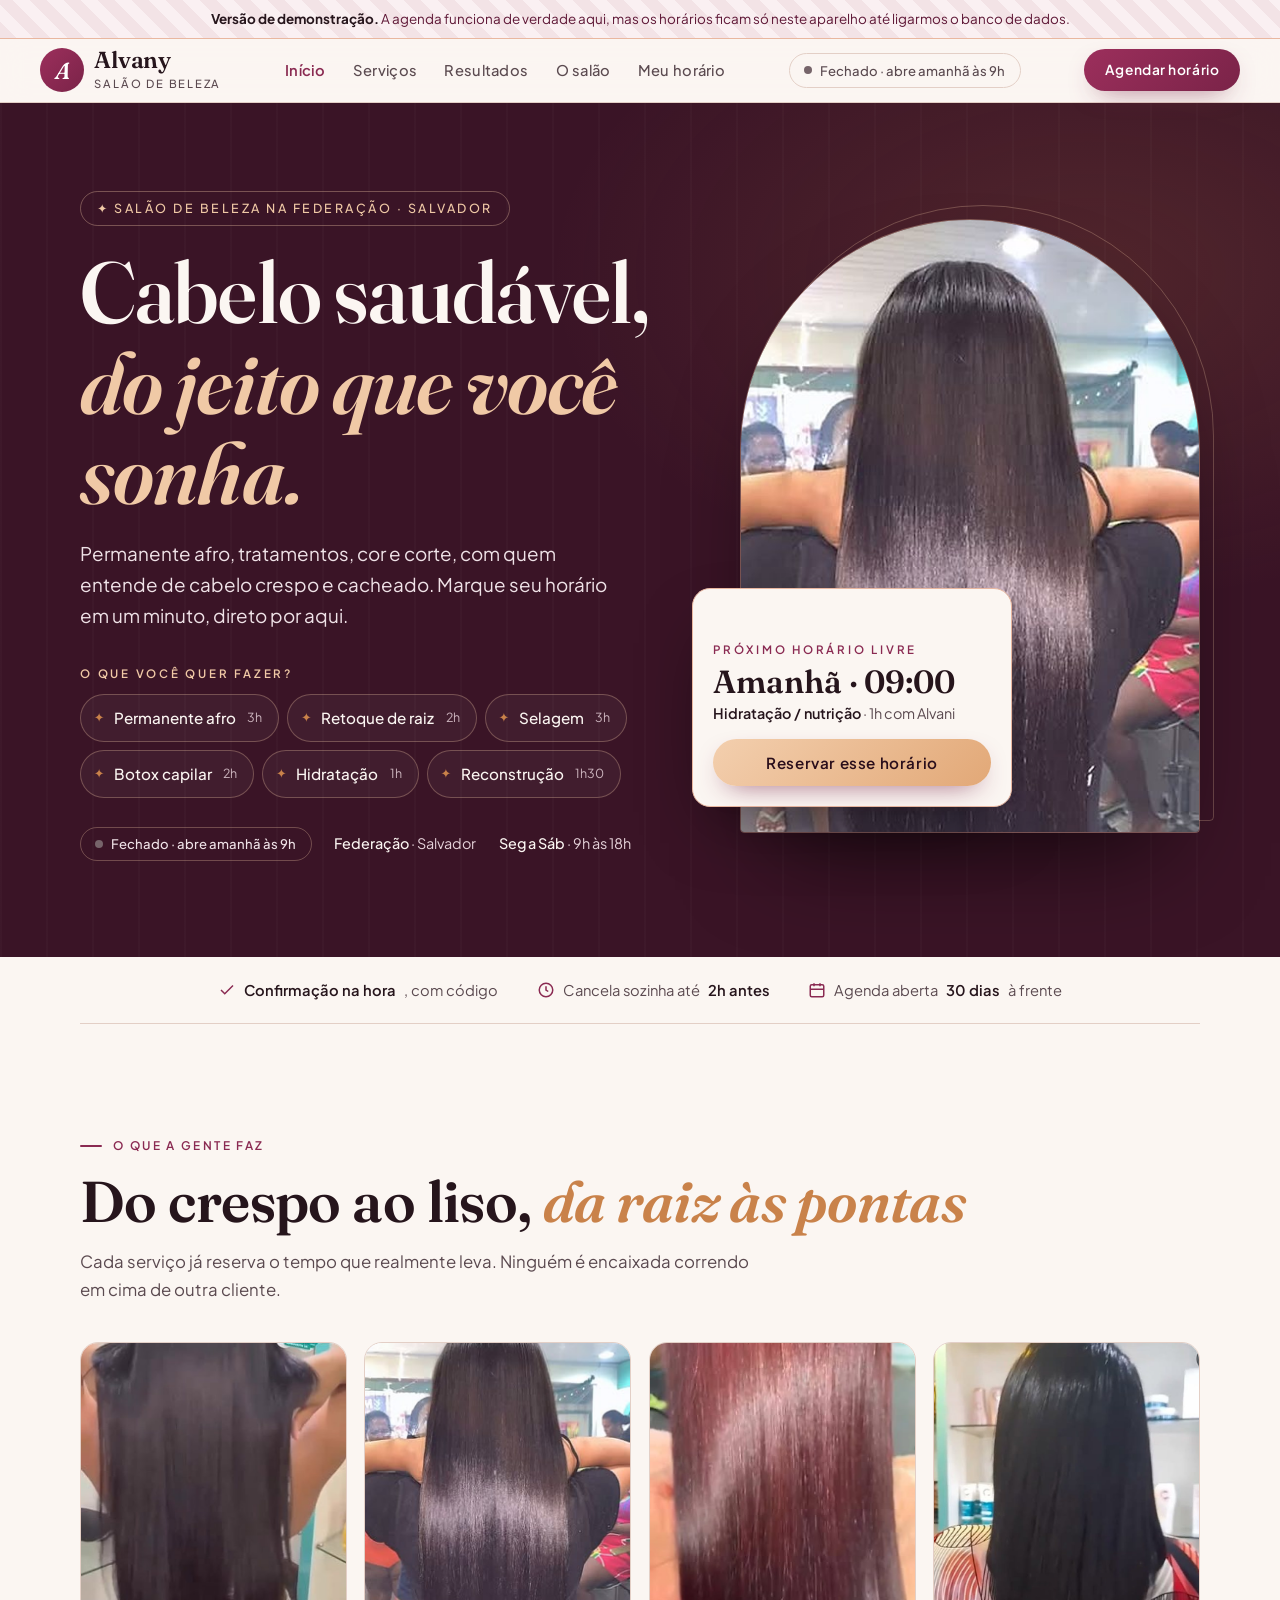
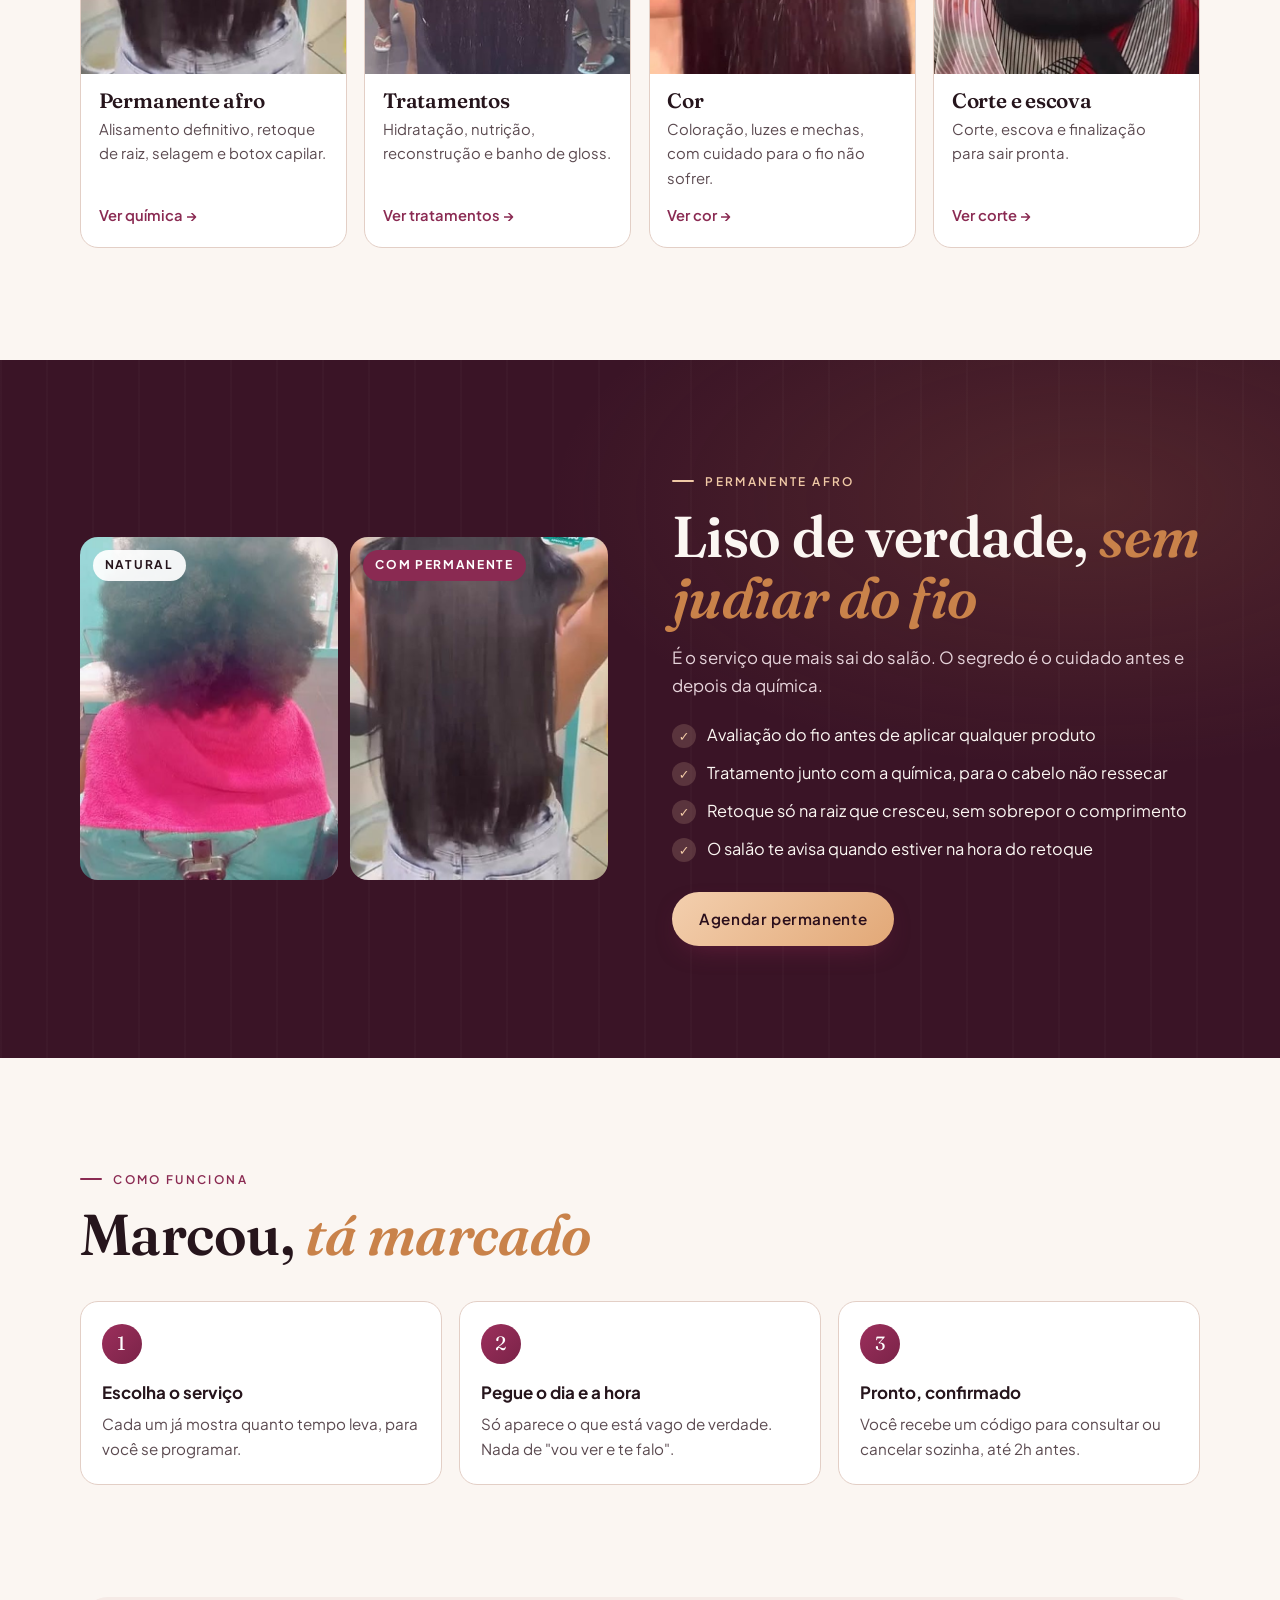
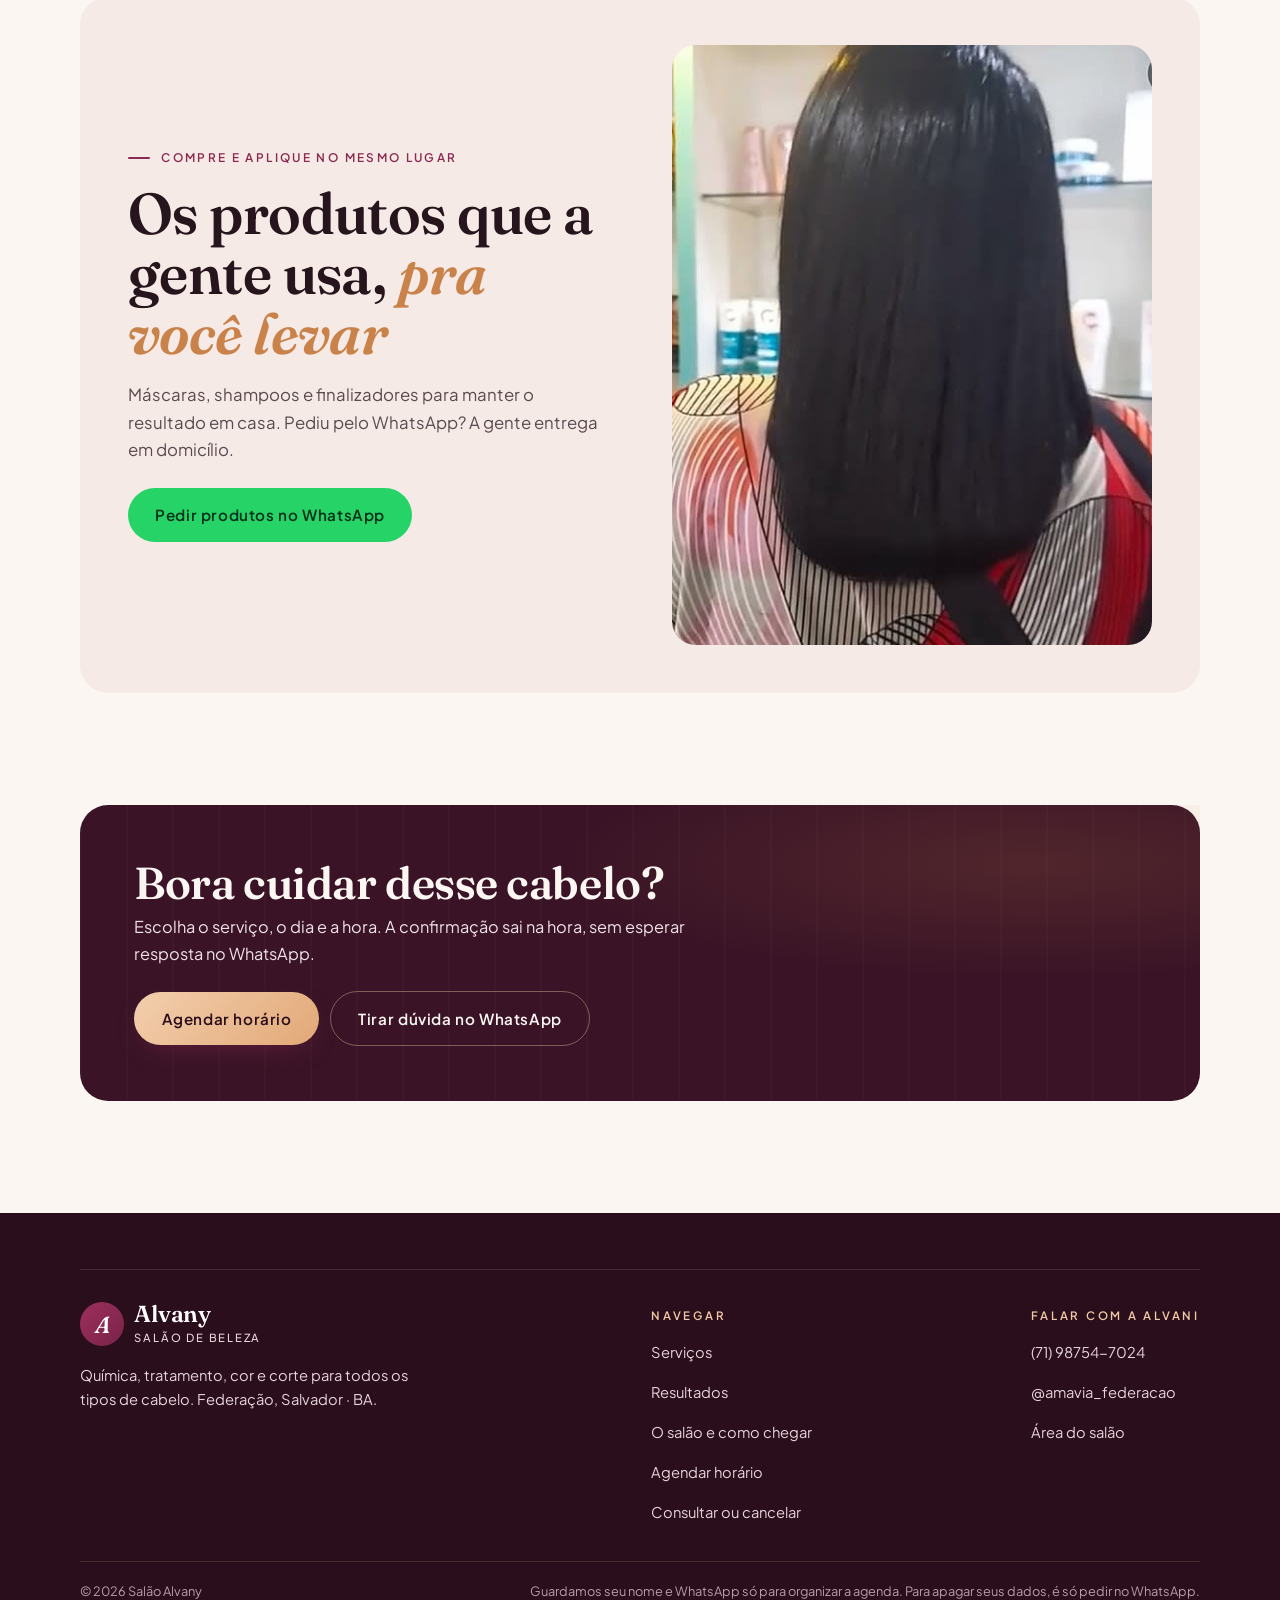
==== index.html @ b475a027 "Atualiza o site" ====
<!DOCTYPE html>
<html lang="pt-BR">
<head>
<meta charset="UTF-8">
<meta name="viewport" content="width=device-width, initial-scale=1.0">
<title>Salão Alvany · Federação, Salvador · Agende online</title>
<meta name="description" content="Salão de beleza na Federação, Salvador. Permanente afro, tratamentos, cor e corte. Agende seu horário online e confirme na hora.">
<meta name="theme-color" content="#3A1426">
<link rel="icon" href="fotos/icone.svg" type="image/svg+xml">
<meta property="og:type" content="website">
<meta property="og:title" content="Salão Alvany · Federação, Salvador · Agende online">
<meta property="og:description" content="Salão de beleza na Federação, Salvador. Permanente afro, tratamentos, cor e corte. Agende seu horário online e confirme na hora.">
<meta property="og:image" content="fotos/liso-longo.jpg">
<meta property="og:locale" content="pt_BR">
<link rel="preconnect" href="https://fonts.googleapis.com">
<link rel="preconnect" href="https://fonts.gstatic.com" crossorigin>
<link href="https://fonts.googleapis.com/css2?family=Fraunces:ital,opsz,wght@0,9..144,500;0,9..144,600;1,9..144,500;1,9..144,600&family=Plus+Jakarta+Sans:wght@400;500;600;700&display=swap" rel="stylesheet">
<link rel="stylesheet" href="assets/estilo.css?v=20261015140849">
<script type="application/ld+json">
{"@context":"https://schema.org","@type":"HairSalon","name":"Salão Alvany","telephone":"+55 71 98754-7024",
 "address":{"@type":"PostalAddress","addressLocality":"Salvador","addressRegion":"BA","streetAddress":"Federação","addressCountry":"BR"},
 "sameAs":["https://www.instagram.com/amavia_federacao/"],
 "openingHoursSpecification":[{"@type":"OpeningHoursSpecification","dayOfWeek":["Monday","Tuesday","Wednesday","Thursday","Friday","Saturday"],"opens":"09:00","closes":"18:00"}]}
</script>
</head>
<body>

<div id="faixa-demo" class="faixa-demo" hidden>
  <b>Versão de demonstração.</b> A agenda funciona de verdade aqui, mas os horários ficam só neste aparelho até ligarmos o banco de dados.
</div>

<header class="topo">
  <div class="wrap topo-in">
    <a class="marca" href="index.html" aria-label="Salão Alvany, início">
      <span class="selo-a" aria-hidden="true">A</span>
      <span><b>Alvany</b><small>Salão de beleza</small></span>
    </a>
    <nav class="menu" aria-label="Principal">
      <a href="index.html" aria-current="page">Início</a>
      <a href="servicos.html">Serviços</a>
      <a href="resultados.html">Resultados</a>
      <a href="salao.html">O salão</a>
      <a href="agendar.html#meu-horario">Meu horário</a>
    </nav>
    <span class="status" data-status></span>
    <a class="btn btn-prata" href="agendar.html">Agendar horário</a>
    <button class="btn-menu" id="btn-menu" type="button" aria-label="Abrir menu" aria-expanded="false" aria-controls="gaveta">
      <svg width="22" height="22" viewBox="0 0 24 24" fill="none" stroke="currentColor" stroke-width="2" stroke-linecap="round"><path d="M4 7h16M4 12h16M4 17h16"/></svg>
    </button>
  </div>
</header>

<div class="gaveta" id="gaveta">
  <nav class="gaveta-in" aria-label="Menu">
    <button class="gaveta-fechar" type="button" aria-label="Fechar menu">×</button>
    <a class="link" href="index.html" aria-current="page">Início</a>
    <a class="link" href="servicos.html">Serviços</a>
    <a class="link" href="resultados.html">Resultados</a>
    <a class="link" href="salao.html">O salão</a>
    <a class="link" href="agendar.html#meu-horario">Meu horário</a>
    <a class="btn btn-prata" href="agendar.html">Agendar horário</a>
    <a class="btn btn-zap" data-zap>Chamar no WhatsApp</a>
  </nav>
</div>

<section class="hero escuro">
  <div class="wrap hero-in">
    <div class="hero-txt">
      <span class="selo">✦ Salão de beleza na Federação · Salvador</span>
      <h1>Cabelo saudável, <em>do jeito que você sonha.</em></h1>
      <p class="lead">
        Permanente afro, tratamentos, cor e corte, com quem entende de cabelo crespo e cacheado.
        Marque seu horário em um minuto, direto por aqui.
      </p>

      <p class="rotulo">O que você quer fazer?</p>
      <div class="atalhos" id="atalhos"><div class="carregando">Carregando a agenda…</div></div>

      <div class="hero-rodape">
        <span class="status" data-status></span>
        <span><b>Federação</b> · Salvador</span>
        <span><b>Seg a Sáb</b> · 9h às 18h</span>
      </div>
    </div>

    <div class="hero-foto">
      <div class="arco"><img src="fotos/liso-longo.jpg" alt="Cliente de costas mostrando o cabelo longo, liso e brilhante, feito no salão." width="540" height="960"></div>
      <aside class="proximo" id="proximo" aria-live="polite">
        <p class="rotulo">Próximo horário livre</p>
        <div class="proximo-quando" id="px-quando">Procurando…</div>
        <p class="proximo-com" id="px-com">&nbsp;</p>
        <a class="btn btn-prata" id="px-reservar" href="agendar.html" aria-disabled="true">Reservar esse horário</a>
      </aside>
    </div>
  </div>
</section>

<div class="wrap">
  <div class="selos">
    <span><svg width="18" height="18" viewBox="0 0 24 24" fill="none" stroke="currentColor" stroke-width="2"><path d="M20 6 9 17l-5-5"/></svg><b>Confirmação na hora</b>, com código</span>
    <span><svg width="18" height="18" viewBox="0 0 24 24" fill="none" stroke="currentColor" stroke-width="2"><circle cx="12" cy="12" r="9"/><path d="M12 7v5l3 2"/></svg>Cancela sozinha até <b>2h antes</b></span>
    <span><svg width="18" height="18" viewBox="0 0 24 24" fill="none" stroke="currentColor" stroke-width="2"><rect x="3" y="5" width="18" height="16" rx="2"/><path d="M8 3v4M16 3v4M3 11h18"/></svg>Agenda aberta <b>30 dias</b> à frente</span>
  </div>
</div>

<section class="secao" id="especialidades">
  <div class="wrap">
    <p class="olho">O que a gente faz</p>
    <h2>Do crespo ao liso, <em class="ouro">da raiz às pontas</em></h2>
    <p class="sub">Cada serviço já reserva o tempo que realmente leva. Ninguém é encaixada correndo em cima de outra cliente.</p>

    <div class="destaques">
      <a class="destaque revela" href="servicos.html#quimica-e-alisamento">
        <img src="fotos/liso-brilho.jpg" loading="lazy" alt="Cabelo liso e brilhante depois do permanente." style="object-position:50% 20%">
        <div><h3>Permanente afro</h3><p>Alisamento definitivo, retoque de raiz, selagem e botox capilar.</p><span>Ver química →</span></div>
      </a>
      <a class="destaque revela" href="servicos.html#tratamentos">
        <img src="fotos/liso-longo.jpg" loading="lazy" alt="Cabelo longo hidratado e com brilho." style="object-position:50% 60%">
        <div><h3>Tratamentos</h3><p>Hidratação, nutrição, reconstrução e banho de gloss.</p><span>Ver tratamentos →</span></div>
      </a>
      <a class="destaque revela" href="servicos.html#cor">
        <img src="fotos/coloracao-marsala.jpg" loading="lazy" alt="Cabelo liso com coloração marsala.">
        <div><h3>Cor</h3><p>Coloração, luzes e mechas, com cuidado para o fio não sofrer.</p><span>Ver cor →</span></div>
      </a>
      <a class="destaque revela" href="servicos.html#corte-e-finalizacao">
        <img src="fotos/corte-chanel.jpg" loading="lazy" alt="Cabelo preto liso em corte na altura dos ombros.">
        <div><h3>Corte e escova</h3><p>Corte, escova e finalização para sair pronta.</p><span>Ver corte →</span></div>
      </a>
    </div>
  </div>
</section>

<section class="secao escuro">
  <div class="wrap lado-a-lado">
    <div class="antes-depois revela">
      <figure><img src="fotos/volume-afro.jpg" loading="lazy" alt="Cabelo crespo natural, com bastante volume."><figcaption>Natural</figcaption></figure>
      <figure><img src="fotos/liso-brilho.jpg" loading="lazy" alt="Cabelo liso e brilhante depois do permanente afro."><figcaption>Com permanente</figcaption></figure>
    </div>
    <div class="revela">
      <p class="olho">Permanente afro</p>
      <h2>Liso de verdade, <em class="ouro">sem judiar do fio</em></h2>
      <p class="sub">É o serviço que mais sai do salão. O segredo é o cuidado antes e depois da química.</p>
      <ul class="lista-check">
        <li>Avaliação do fio antes de aplicar qualquer produto</li>
        <li>Tratamento junto com a química, para o cabelo não ressecar</li>
        <li>Retoque só na raiz que cresceu, sem sobrepor o comprimento</li>
        <li>O salão te avisa quando estiver na hora do retoque</li>
      </ul>
      <a class="btn btn-prata" href="agendar.html?servico=permanente-afro">Agendar permanente</a>
    </div>
  </div>
</section>

<section class="secao">
  <div class="wrap">
    <p class="olho">Como funciona</p>
    <h2>Marcou, <em class="ouro">tá marcado</em></h2>
    <div class="passos-3">
      <div class="passo-3 revela"><b>Escolha o serviço</b><p>Cada um já mostra quanto tempo leva, para você se programar.</p></div>
      <div class="passo-3 revela"><b>Pegue o dia e a hora</b><p>Só aparece o que está vago de verdade. Nada de "vou ver e te falo".</p></div>
      <div class="passo-3 revela"><b>Pronto, confirmado</b><p>Você recebe um código para consultar ou cancelar sozinha, até 2h antes.</p></div>
    </div>
  </div>
</section>

<section class="secao" style="padding-top:0">
  <div class="wrap">
    <div class="loja lado-a-lado">
      <div>
        <p class="olho">Compre e aplique no mesmo lugar</p>
        <h2>Os produtos que a gente usa, <em class="ouro">pra você levar</em></h2>
        <p class="sub">Máscaras, shampoos e finalizadores para manter o resultado em casa. Pediu pelo WhatsApp? A gente entrega em domicílio.</p>
        <div class="acoes"><a class="btn btn-zap" data-zap="Oi, Alvani! Quero saber dos produtos para levar pra casa.">Pedir produtos no WhatsApp</a></div>
      </div>
      <div class="foto-redonda revela"><img src="fotos/corte-chanel.jpg" loading="lazy" alt="Cliente no salão, com as prateleiras de produtos ao fundo."></div>
    </div>
  </div>
</section>

<section class="secao" style="padding-top:0">
  <div class="wrap">
    <div class="chamada escuro">
      <div>
        <h2>Bora cuidar desse cabelo?</h2>
        <p>Escolha o serviço, o dia e a hora. A confirmação sai na hora, sem esperar resposta no WhatsApp.</p>
      </div>
      <div class="acoes" style="margin:0">
        <a class="btn btn-prata" href="agendar.html">Agendar horário</a>
        <a class="btn btn-linha" data-zap>Tirar dúvida no WhatsApp</a>
      </div>
    </div>
  </div>
</section>

<footer class="rodape">
  <div class="wrap">
    <div class="rodape-in">
      <div style="max-width:22rem">
        <a class="marca" href="index.html" style="color:#fff"><span class="selo-a" aria-hidden="true">A</span><span><b style="color:#fff">Alvany</b><small style="color:#E6D3DA">Salão de beleza</small></span></a>
        <p style="margin-top:1rem">Química, tratamento, cor e corte para todos os tipos de cabelo. Federação, Salvador · BA.</p>
      </div>
      <div>
        <b class="rodape-titulo">Navegar</b>
        <ul class="rodape-links">
          <li><a href="servicos.html">Serviços</a></li>
          <li><a href="resultados.html">Resultados</a></li>
          <li><a href="salao.html">O salão e como chegar</a></li>
          <li><a href="agendar.html">Agendar horário</a></li>
          <li><a href="agendar.html#meu-horario">Consultar ou cancelar</a></li>
        </ul>
      </div>
      <div>
        <b class="rodape-titulo">Falar com a Alvani</b>
        <ul class="rodape-links">
          <li><a data-zap>(71) 98754-7024</a></li>
          <li><a href="https://www.instagram.com/amavia_federacao/" target="_blank" rel="noopener">@amavia_federacao</a></li>
          <li><a href="admin.html">Área do salão</a></li>
        </ul>
      </div>
    </div>
    <div class="creditos">
      <span>© <span id="ano"></span> Salão Alvany</span>
      <span>Guardamos seu nome e WhatsApp só para organizar a agenda. Para apagar seus dados, é só pedir no WhatsApp.</span>
    </div>
  </div>
</footer>

<a class="flutua" href="agendar.html"><svg width="18" height="18" viewBox="0 0 24 24" fill="none" stroke="currentColor" stroke-width="2"><rect x="3" y="5" width="18" height="16" rx="2"/><path d="M8 3v4M16 3v4M3 11h18"/></svg> Agendar</a>

<script src="assets/config.js?v=20261015140849"></script>
<script src="assets/agenda.js?v=20261015140849"></script>
<script src="assets/site.js?v=20261015140849"></script>
</body>
</html>
---- assets/estilo.css ----
/* =====================================================================
   Salão Alvany · Federação — folha de estilo
   Vinho (cor que mais aparece nas colorações dela) + caramelo + creme.
   Fundo claro e texto quase preto: alto contraste. As variáveis mantêm
   os nomes do modelo (--prata = destaque, --oliva = seções escuras,
   --creme = cor do texto).
   ===================================================================== */

:root{
  --fundo:      #FBF6F2;
  --grafite:    #F5EAE6;
  --carvao:     #FFFFFF;
  --chumbo:     #EEDDD6;
  --borda:      #E3CFC6;

  --prata:       #8A2A52;
  --prata-clara: #5E1736;
  --prata-fundo: #E9B7A0;
  --prata-gradiente: linear-gradient(135deg, #9C2F5C 0%, #7A2348 100%);

  --ouro:        #C9824A;
  --ouro-claro:  #F0C9A6;
  --oliva:       #3A1426;
  --oliva-2:     #2A0E1B;
  --oliva-3:     #4D1D33;
  --marfim:      #FBF6F2;

  --creme:      #26151C;
  --cinza:      #5B4A50;
  --cinza-fraco:#76646A;
  --verde-zap:  #25D366;
  --vermelho:   #B42318;

  --display: 'Fraunces', Georgia, serif;
  --corpo:   'Plus Jakarta Sans', system-ui, sans-serif;

  --raio:  18px;
  --larg:  1200px;
}

*{margin:0;padding:0;box-sizing:border-box}
[hidden]{display:none !important}
html{scroll-behavior:smooth;scroll-padding-top:76px}
body{
  font-family:var(--corpo);font-size:1.02rem;
  background:var(--fundo);color:var(--creme);
  line-height:1.65;overflow-x:clip;-webkit-font-smoothing:antialiased;
}
img{display:block;max-width:100%}
a{color:inherit;text-decoration:none}
button{font:inherit;color:inherit;background:none;border:none;cursor:pointer}
:focus-visible{outline:2px solid var(--prata);outline-offset:3px;border-radius:6px}

.wrap{max-width:var(--larg);margin:0 auto;padding:0 clamp(1rem,4vw,2.5rem)}
.secao{padding:clamp(4rem,9vw,7rem) 0}

h1,h2,h3,.display{font-family:var(--display);font-weight:600;line-height:1.05;letter-spacing:.005em}
h2{font-size:clamp(2.3rem,5vw,3.6rem)}
h3{font-size:1.35rem}
em.ouro{font-style:italic;color:var(--ouro)}

.olho{
  font-size:.74rem;font-weight:600;letter-spacing:.32em;text-transform:uppercase;color:var(--prata);
  display:flex;align-items:center;gap:.7rem;margin-bottom:1rem;
}
.olho::before{content:"✦";font-size:.8rem;letter-spacing:0}
.sub{color:var(--cinza);max-width:42rem;margin-top:1rem;font-size:1.05rem}
.prata-texto{font-style:italic;color:var(--ouro)}

/* ---------- botões ---------- */
.btn{
  display:inline-flex;align-items:center;justify-content:center;gap:.55rem;
  padding:.9rem 1.7rem;border-radius:100px;font-weight:600;font-size:.95rem;min-height:48px;
  letter-spacing:.04em;text-align:center;
  transition:transform .15s ease, box-shadow .2s ease, background .15s ease, border-color .15s, color .15s;
}
.btn:active{transform:translateY(1px)}
.btn-prata{background:var(--prata-gradiente);color:#fff;box-shadow:0 10px 28px -14px rgba(122,35,72,.9)}
.btn-prata:hover{box-shadow:0 14px 34px -12px rgba(122,35,72,.95);transform:translateY(-1px)}
.btn-escuro{background:var(--oliva);color:var(--marfim)}
.btn-escuro:hover{background:var(--oliva-3)}
.btn-linha{border:1px solid var(--borda);color:var(--creme);background:transparent}
.btn-linha:hover{border-color:var(--prata);color:var(--prata-clara)}
.escuro .btn-linha{border-color:rgba(240,201,166,.4);color:var(--marfim)}
.escuro .btn-linha:hover{border-color:var(--ouro-claro);color:var(--ouro-claro)}
.btn-zap{background:var(--verde-zap);color:#05301A}
.btn-bloco{width:100%}
.btn:disabled{opacity:.45;cursor:not-allowed;transform:none}

/* ---------- seções escuras (painel oliva do letreiro) ---------- */
.escuro{background:var(--oliva);color:var(--marfim);position:relative;isolation:isolate}
.escuro::before{
  /* ripas verticais bem discretas, eco da parede do espaço */
  content:"";position:absolute;inset:0;z-index:-1;pointer-events:none;
  background:
    radial-gradient(60% 55% at 85% 20%, rgba(201,130,74,.16), transparent 70%),
    repeating-linear-gradient(90deg, rgba(255,255,255,.018) 0 2px, transparent 2px 46px);
}
.escuro .olho{color:var(--ouro-claro)}
.escuro .sub{color:#E6D3DA}

/* ---------- topo ---------- */
.topo{
  position:sticky;top:0;z-index:60;
  background:rgba(251,246,242,.9);backdrop-filter:blur(14px);-webkit-backdrop-filter:blur(14px);
  border-bottom:1px solid var(--borda);
}
.topo-in{display:flex;align-items:center;justify-content:space-between;gap:1rem;padding:.55rem 0}
.marca{display:flex;align-items:center;gap:.7rem}
.marca img{width:46px;height:46px;flex:none}
.marca b{font-family:var(--corpo);font-weight:400;font-size:1.12rem;letter-spacing:.04em;line-height:1;display:block;color:var(--creme)}
.marca small{display:block;font-size:.6rem;letter-spacing:.42em;color:var(--prata);text-transform:uppercase;font-weight:500;margin-top:.35rem}
.menu{display:flex;align-items:center;gap:1.7rem}
.menu a{font-size:.92rem;font-weight:500;color:var(--cinza);letter-spacing:.02em}
.menu a:hover{color:var(--prata)}
.topo .btn{padding:.6rem 1.3rem;font-size:.86rem;min-height:42px}
@media(max-width:960px){ .menu{display:none} }

/* ---------- capa ---------- */
.hero{padding:clamp(2.8rem,7vw,5.5rem) 0 clamp(3.5rem,8vw,6rem);overflow:hidden}
.hero-in{display:grid;grid-template-columns:1.08fr .92fr;gap:clamp(2rem,5vw,4.5rem);align-items:center}
.hero .selo{
  display:inline-flex;align-items:center;gap:.55rem;font-size:.78rem;letter-spacing:.2em;text-transform:uppercase;
  color:var(--ouro-claro);border:1px solid rgba(240,201,166,.35);border-radius:100px;padding:.4rem 1rem;font-weight:500;
}
.hero h1{font-size:clamp(2.9rem,7vw,5.4rem);font-weight:500;margin:1.3rem 0 1.2rem;color:var(--marfim);max-width:13ch}
.hero h1 em{font-style:italic;color:var(--ouro-claro)}
.hero .lead{font-size:clamp(1.02rem,1.8vw,1.18rem);color:#EFE2E7;max-width:34rem}
.rotulo{font-size:.72rem;font-weight:600;letter-spacing:.24em;text-transform:uppercase;color:var(--cinza-fraco);margin-bottom:.7rem}
.hero .rotulo{color:var(--ouro-claro);margin-top:2rem}

.atalhos{display:flex;flex-wrap:wrap;gap:.5rem;max-width:38rem}
.atalho{
  display:flex;align-items:center;gap:.6rem;text-align:left;padding:.6rem 1rem .6rem .8rem;border-radius:100px;
  border:1px solid rgba(240,201,166,.3);background:rgba(255,255,255,.04);min-height:48px;color:var(--marfim);
  transition:border-color .15s, background .15s, transform .15s;
}
.atalho:hover{border-color:var(--ouro-claro);background:rgba(240,201,166,.1);transform:translateY(-1px)}
.atalho .pingo{color:var(--ouro);font-size:.8rem}
.atalho b{font-weight:500;font-size:.95rem}
.atalho small{font-size:.78rem;color:#CDB6BF;margin-left:.1rem}
.hero-rodape{display:flex;flex-wrap:wrap;align-items:center;gap:.6rem 1.4rem;margin-top:1.8rem;font-size:.9rem;color:#E6D3DA}
.hero-rodape b{color:var(--marfim);font-weight:500}

.hero-foto{position:relative;justify-self:end;width:min(100%,460px)}
.arco{
  border-radius:999px 999px 18px 18px;overflow:hidden;aspect-ratio:3/4;position:relative;
  border:1px solid rgba(240,201,166,.35);box-shadow:0 50px 100px -40px rgba(0,0,0,.7);
}
.arco img{width:100%;height:100%;object-fit:cover;object-position:50% 30%}
.hero-foto::before{
  content:"";position:absolute;inset:-14px -14px auto auto;width:100%;height:100%;
  border-radius:999px 999px 18px 18px;border:1px solid rgba(240,201,166,.28);z-index:-1;
}

/* cartão "próximo horário livre" */
.proximo{
  position:absolute;left:clamp(-3rem,-4vw,-1rem);bottom:1.6rem;width:min(20rem,86%);
  background:var(--marfim);color:var(--creme);border-radius:18px;padding:1.2rem 1.25rem 1.25rem;
  box-shadow:0 30px 70px -25px rgba(0,0,0,.6);border:1px solid var(--prata-fundo);
}
.proximo .rotulo{color:var(--prata);margin-bottom:.35rem}
.proximo-quando{font-family:var(--display);font-weight:600;font-size:2rem;line-height:1.05;font-variant-numeric:tabular-nums}
.proximo-com{color:var(--cinza);margin:.3rem 0 .9rem;font-size:.9rem;line-height:1.45}
.proximo-com b{color:var(--creme);font-weight:600}
.proximo .btn{width:100%;min-height:46px;padding:.7rem 1rem}
@media(max-width:900px){
  .hero-in{grid-template-columns:1fr}
  .hero-foto{justify-self:center;order:-1;width:min(100%,380px)}
  .arco{aspect-ratio:4/4.4}
  .proximo{position:relative;left:auto;bottom:auto;width:100%;margin-top:-4.5rem;margin-inline:auto;max-width:22rem}
  .hero-foto::before{display:none}
}

/* faixa corrida */
.faixa{background:var(--oliva-2);color:var(--ouro-claro);overflow:hidden;border-block:1px solid rgba(240,201,166,.15)}
.faixa-trilho{display:flex;width:max-content;animation:corre 38s linear infinite}
.faixa span{font-family:var(--display);font-style:italic;font-size:1.35rem;white-space:nowrap;padding:.85rem 1.4rem;display:flex;align-items:center;gap:2.8rem}
.faixa span::after{content:"✦";font-style:normal;font-size:.8rem;color:var(--ouro)}
@keyframes corre{to{transform:translateX(-50%)}}

.selos{display:flex;flex-wrap:wrap;gap:1rem 2.4rem;justify-content:center;padding:1.3rem 0;font-size:.92rem;color:var(--cinza);border-bottom:1px solid var(--borda)}
.selos span{display:flex;align-items:center;gap:.5rem}
.selos svg{color:var(--prata);flex:none}
.selos b{color:var(--creme);font-weight:600}

/* ---------- sobre ---------- */
.sobre-in{display:grid;grid-template-columns:.95fr 1.05fr;gap:clamp(2.5rem,6vw,5.5rem);align-items:center}
.colagem{position:relative;padding:0 3.5rem 3.5rem 0}
.colagem .grande{border-radius:999px 999px 16px 16px;overflow:hidden;aspect-ratio:3/4;border:1px solid var(--borda)}
.colagem .grande img{width:100%;height:100%;object-fit:cover;object-position:50% 25%}
.colagem .pequena{
  position:absolute;right:0;bottom:0;width:44%;aspect-ratio:3/4;border-radius:14px;overflow:hidden;
  border:6px solid var(--fundo);box-shadow:0 25px 60px -25px rgba(38,12,24,.45);background:var(--oliva);
}
.colagem .pequena img{width:100%;height:100%;object-fit:cover;object-position:50% 20%}
.colagem .carimbo{
  position:absolute;left:-1rem;top:12%;width:92px;height:92px;border-radius:50%;
  background:var(--oliva);display:grid;place-items:center;box-shadow:0 18px 40px -18px rgba(38,12,24,.6);
}
.colagem .carimbo img{width:62%}
.sobre-txt p.corpo{color:var(--cinza);font-size:1.08rem;margin-top:1.2rem;max-width:36rem}
.citacao{
  font-family:var(--display);font-style:italic;font-size:clamp(1.45rem,2.8vw,1.9rem);line-height:1.3;
  color:var(--creme);margin:1.8rem 0 .4rem;padding-left:1.2rem;border-left:2px solid var(--ouro);
}
.citacao-autor{font-size:.8rem;letter-spacing:.2em;text-transform:uppercase;color:var(--cinza-fraco);padding-left:1.35rem}
.pilares{display:grid;grid-template-columns:repeat(3,1fr);gap:1.2rem;margin:2.2rem 0 2rem;border-top:1px solid var(--borda);padding-top:1.6rem}
.pilar b{display:block;font-family:var(--display);font-size:1.45rem;font-weight:600;margin:.2rem 0 .3rem}
.pilar span{font-size:.72rem;letter-spacing:.2em;color:var(--prata);font-weight:600}
.pilar p{font-size:.92rem;color:var(--cinza);line-height:1.55}
@media(max-width:900px){
  .sobre-in{grid-template-columns:1fr}
  .colagem{max-width:420px;margin:0 auto;width:100%}
}
@media(max-width:620px){ .pilares{grid-template-columns:1fr;gap:1rem} .colagem{padding:0 2.2rem 2.4rem 0} .colagem .carimbo{width:72px;height:72px;left:-.4rem} }

/* ---------- trabalhos ---------- */
.trab-topo{display:flex;flex-wrap:wrap;justify-content:space-between;align-items:flex-end;gap:1.2rem}
.trabalhos{
  display:grid;grid-template-columns:repeat(4,1fr);grid-auto-rows:minmax(170px,15vw);
  grid-auto-flow:dense;gap:.8rem;margin-top:2.6rem;
}
.trabalhos figure{margin:0;position:relative;border-radius:14px;overflow:hidden;background:var(--oliva-3)}
.trabalhos figure.alta{grid-row:span 2}
.trabalhos figure.larga{grid-column:span 2}
.trabalhos img{width:100%;height:100%;object-fit:cover;transition:transform .7s ease}
.trabalhos figure:hover img{transform:scale(1.05)}
.trabalhos figcaption{
  position:absolute;inset:auto 0 0 0;padding:2.2rem .9rem .8rem;
  background:linear-gradient(180deg,transparent,rgba(38,12,24,.82));
  font-family:var(--display);font-style:italic;font-size:1.15rem;color:var(--marfim);line-height:1.2;
}
.trabalhos figcaption small{display:block;font-family:var(--corpo);font-style:normal;font-size:.66rem;letter-spacing:.22em;text-transform:uppercase;color:var(--ouro-claro);margin-bottom:.2rem}
@media(max-width:800px){
  .trabalhos{grid-template-columns:1fr 1fr;grid-auto-rows:190px}
  .trabalhos figure.larga{grid-column:span 2}
}

/* ---------- serviços ---------- */
.serv-in{display:grid;grid-template-columns:.8fr 1.2fr;gap:clamp(2rem,6vw,5rem);align-items:start}
.serv-lado{position:sticky;top:100px}
.serv-lado .foto{margin-top:2rem;border-radius:999px 999px 14px 14px;overflow:hidden;aspect-ratio:4/5;max-width:330px;border:1px solid var(--borda)}
.serv-lado .foto img{width:100%;height:100%;object-fit:cover;object-position:50% 25%}
@media(max-width:900px){ .serv-in{grid-template-columns:1fr} .serv-lado{position:static} .serv-lado .foto{display:none} }

.cardapio-grupo + .cardapio-grupo{margin-top:2.2rem}
.cardapio-titulo{font-size:.74rem;letter-spacing:.3em;text-transform:uppercase;color:var(--prata);font-weight:600;margin-bottom:.4rem;display:flex;align-items:center;gap:.8rem}
.cardapio-titulo::after{content:"";flex:1;height:1px;background:var(--borda)}
.grade-servicos{display:grid}
.servico{
  display:grid;grid-template-columns:1fr auto;gap:.3rem 1.4rem;align-items:center;
  padding:1.25rem 0;border-bottom:1px solid var(--borda);
}
.servico-txt{min-width:0}
.servico h3{font-family:var(--display);font-size:1.55rem;font-weight:600}
.servico p{font-size:.94rem;color:var(--cinza);margin-top:.2rem;max-width:34rem}
.servico .tempo{font-size:.8rem;color:var(--cinza-fraco);margin-top:.45rem;display:flex;align-items:center;gap:.35rem;letter-spacing:.04em}
.servico-dir{display:flex;flex-direction:column;align-items:flex-end;gap:.15rem;text-align:right}
.servico .preco,.assinatura .preco{font-family:var(--display);font-size:1.45rem;font-weight:600;color:var(--prata-clara);white-space:nowrap;line-height:1.1}
.servico .preco small,.assinatura .preco small{display:block;font-family:var(--corpo);font-size:.66rem;letter-spacing:.16em;color:var(--cinza-fraco);text-transform:uppercase;font-weight:500}
.servico .marcar{font-size:.86rem;font-weight:600;color:var(--prata);min-height:40px;display:inline-flex;align-items:center;letter-spacing:.04em}
.servico .marcar:hover{color:var(--prata-clara);text-decoration:underline;text-underline-offset:4px}

.assinatura{
  position:relative;overflow:hidden;isolation:isolate;
  display:grid;grid-template-columns:1fr auto;gap:1.2rem 1.6rem;align-items:end;
  padding:1.8rem 1.8rem 1.7rem;border-radius:20px;margin-bottom:2.4rem;
  background:var(--oliva);color:var(--marfim);
}
.assinatura::before{content:"";position:absolute;inset:0;z-index:-1;background:radial-gradient(70% 90% at 100% 0%, rgba(201,130,74,.28), transparent 65%)}
.assinatura .rotulo{color:var(--ouro-claro);margin-bottom:.5rem}
.assinatura h3{font-size:clamp(1.8rem,3.4vw,2.3rem);font-weight:500}
.assinatura p{color:#E3D1D8;margin-top:.5rem;max-width:34rem}
.assinatura .meta{display:flex;gap:1rem;align-items:center;margin-top:.8rem;font-size:.86rem;color:#CDB6BF}
.assinatura .preco{color:var(--ouro-claro);text-align:right}
.assinatura .preco small{color:#CDB6BF}
.assinatura .servico-dir{text-align:right}
@media(max-width:640px){ .assinatura{grid-template-columns:1fr} .assinatura .servico-dir{align-items:flex-start} .assinatura .servico-dir,.assinatura .preco{text-align:left} }

/* ---------- agendamento ---------- */
.agendar{background:var(--grafite);border-block:1px solid var(--borda)}
.agendar-topo{display:flex;flex-wrap:wrap;justify-content:space-between;align-items:flex-end;gap:1rem}
.painel{
  background:var(--carvao);border:1px solid var(--borda);border-radius:24px;
  padding:clamp(1.1rem,3.5vw,2.4rem);margin-top:2.2rem;
  box-shadow:0 40px 90px -50px rgba(42,14,27,.45);
}
.passos{display:grid;grid-auto-flow:column;grid-auto-columns:1fr;gap:.5rem;margin-bottom:1.6rem}
.passo{
  padding:.55rem 0 .2rem;border-top:3px solid var(--chumbo);
  font-size:.74rem;letter-spacing:.14em;text-transform:uppercase;color:var(--cinza-fraco);font-weight:600;
  transition:color .2s, border-color .2s;
}
.passo[data-estado="atual"]{border-color:var(--ouro);color:var(--prata-clara)}
.passo[data-estado="feito"]{border-color:var(--prata-fundo);color:var(--cinza)}
@media(max-width:520px){ .passo{font-size:.68rem;letter-spacing:.03em} }

.escolhas{display:flex;flex-wrap:wrap;gap:.5rem;margin-bottom:1.5rem}
.escolha{
  display:flex;flex-direction:column;align-items:flex-start;text-align:left;
  padding:.5rem .9rem;border-radius:12px;border:1px solid var(--borda);background:var(--fundo);
  font-size:.92rem;font-weight:500;line-height:1.3;
}
.escolha small{font-size:.64rem;letter-spacing:.16em;text-transform:uppercase;color:var(--cinza-fraco);font-weight:600}
.escolha:hover{border-color:var(--prata-fundo)}
.escolha::after{content:"trocar";font-size:.7rem;color:var(--prata);font-weight:600}

.etapa{display:none}
.etapa[data-ativa]{display:block;animation:sobe .25s ease}
@keyframes sobe{from{opacity:0;transform:translateY(6px)}to{opacity:1;transform:none}}
.etapa > h3{font-size:1.9rem;margin-bottom:.3rem}
.etapa > .dica{font-size:.95rem;color:var(--cinza);margin-bottom:1.4rem}

.lista-barbeiros{display:grid;grid-template-columns:repeat(auto-fill,minmax(210px,1fr));gap:.7rem}
.barbeiro-opcao{
  display:flex;align-items:center;gap:.9rem;text-align:left;width:100%;
  padding:.8rem;border-radius:16px;border:1px solid var(--borda);background:var(--fundo);
  transition:border-color .15s, background .15s, transform .15s;
}
.barbeiro-opcao:hover{border-color:var(--prata-fundo);transform:translateY(-1px)}
.barbeiro-opcao[aria-pressed="true"]{border-color:var(--ouro);background:rgba(201,130,74,.12)}
.barbeiro-foto{width:64px;height:64px;border-radius:14px;overflow:hidden;flex:none;background:var(--chumbo);display:grid;place-items:center;color:var(--prata)}
.barbeiro-foto img{width:100%;height:100%;object-fit:cover;object-position:50% 22%}
.barbeiro-txt strong{display:block;font-family:var(--display);font-size:1.3rem}
.barbeiro-txt span{font-size:.8rem;color:var(--cinza)}
.barbeiro-opcao.qualquer{border-style:dashed}

.grupo-servico{font-size:.7rem;letter-spacing:.24em;text-transform:uppercase;color:var(--cinza-fraco);font-weight:600;margin:1.3rem 0 .6rem}
.grupo-servico:first-child{margin-top:0}
.lista-escolha{display:grid;grid-template-columns:repeat(auto-fill,minmax(250px,1fr));gap:.6rem}
.opcao{
  text-align:left;width:100%;padding:.95rem 1.1rem;border-radius:14px;min-height:60px;
  border:1px solid var(--borda);background:var(--fundo);
  display:flex;justify-content:space-between;align-items:center;gap:1rem;
  transition:border-color .15s, background .15s;
}
.opcao:hover{border-color:var(--prata-fundo)}
.opcao[aria-pressed="true"]{border-color:var(--ouro);background:rgba(201,130,74,.12)}
.opcao strong{display:block;font-weight:600;font-size:.98rem}
.opcao span{font-size:.8rem;color:var(--cinza)}
.opcao .val{font-family:var(--display);font-size:1.15rem;font-weight:600;color:var(--prata-clara);white-space:nowrap;text-align:right}

.fita{display:flex;gap:.5rem;overflow-x:auto;padding-bottom:.7rem;scroll-snap-type:x proximity;margin-bottom:1rem}
.fita::-webkit-scrollbar{height:5px}
.fita::-webkit-scrollbar-thumb{background:var(--borda);border-radius:9px}
.dia{
  flex:none;width:72px;padding:.7rem .3rem;border-radius:14px;text-align:center;
  border:1px solid var(--borda);background:var(--fundo);scroll-snap-align:start;
  transition:border-color .15s, background .15s;
}
.dia:hover:not(:disabled){border-color:var(--prata-fundo)}
.dia[aria-pressed="true"]{border-color:var(--oliva);background:var(--oliva);color:var(--marfim)}
.dia[aria-pressed="true"] .sem,.dia[aria-pressed="true"] .mes{color:var(--ouro-claro)}
.dia:disabled{opacity:.3;cursor:not-allowed}
.dia:disabled .num{text-decoration:line-through}
.dia .sem{display:block;font-size:.66rem;letter-spacing:.12em;text-transform:uppercase;color:var(--cinza);font-weight:600}
.dia .num{display:block;font-family:var(--display);font-weight:600;font-size:1.7rem;line-height:1.1}
.dia .mes{display:block;font-size:.64rem;color:var(--cinza-fraco);text-transform:uppercase;letter-spacing:.1em;font-weight:500}
.titulo-dia{font-size:.95rem;color:var(--cinza);margin-bottom:1rem}
.titulo-dia:first-letter{text-transform:uppercase}

.blocos-hora + .blocos-hora{margin-top:1.3rem}
.turno{font-size:.7rem;letter-spacing:.2em;text-transform:uppercase;color:var(--cinza-fraco);font-weight:600;margin-bottom:.55rem}
.grade-horas{display:grid;grid-template-columns:repeat(auto-fill,minmax(80px,1fr));gap:.45rem}
.hora{
  padding:.7rem .3rem;border-radius:10px;border:1px solid var(--borda);min-height:48px;
  background:var(--fundo);font-weight:600;font-size:1rem;font-variant-numeric:tabular-nums;
  transition:border-color .15s, background .15s;
}
.hora:hover{border-color:var(--ouro);background:rgba(201,130,74,.14)}

.campos{display:grid;gap:1rem;max-width:34rem}
.campo label{display:block;font-size:.76rem;letter-spacing:.14em;text-transform:uppercase;color:var(--cinza);font-weight:600;margin-bottom:.4rem}
.campo input,.campo textarea,.campo select{
  width:100%;padding:.85rem 1rem;border-radius:12px;font:inherit;font-size:1rem;
  background:var(--fundo);border:1px solid var(--borda);color:var(--creme);
}
.campo input:focus,.campo textarea:focus,.campo select:focus{outline:none;border-color:var(--ouro);box-shadow:0 0 0 3px rgba(201,130,74,.2)}
.campo textarea{resize:vertical;min-height:80px}
.campo .ajuda{font-size:.8rem;color:var(--cinza-fraco);margin-top:.35rem}

.resumo{
  background:var(--fundo);border:1px solid var(--borda);border-left:3px solid var(--ouro);
  border-radius:12px;padding:1.1rem 1.25rem;margin-bottom:1.5rem;
}
.resumo dl{display:grid;grid-template-columns:auto 1fr;gap:.4rem 1.2rem;font-size:.95rem}
.resumo dt{color:var(--cinza-fraco);font-size:.72rem;letter-spacing:.14em;text-transform:uppercase;align-self:center;font-weight:600}
.resumo dd{font-weight:600}
.resumo .total{color:var(--prata-clara);font-family:var(--display);font-size:1.35rem}

.acoes{display:flex;gap:.7rem;flex-wrap:wrap;margin-top:1.5rem;align-items:center}
.voltar{font-size:.9rem;color:var(--cinza);display:inline-flex;align-items:center;gap:.4rem;min-height:44px;font-weight:500}
.voltar:hover{color:var(--prata)}

.aviso{padding:.85rem 1.1rem;border-radius:12px;font-size:.94rem;margin:1rem 0;border:1px solid}
.aviso-erro{background:rgba(224,101,96,.1);border-color:rgba(224,101,96,.45);color:#8E1A1A}
.aviso-ok{background:rgba(37,211,102,.08);border-color:rgba(37,211,102,.35);color:#0F5C36}
.aviso-neutro{background:var(--grafite);border-color:var(--borda);color:var(--cinza)}
.vazio{text-align:center;padding:2.2rem 1rem;color:var(--cinza)}
.vazio b{display:block;font-family:var(--display);font-size:1.4rem;color:var(--creme);margin-bottom:.35rem}
.carregando{color:var(--cinza-fraco);font-size:.92rem;padding:1.2rem 0}
.escuro .carregando{color:#CDB6BF}

.sucesso{text-align:center;padding:1rem 0}
.selo-ok{width:70px;height:70px;border-radius:50%;margin:0 auto 1.1rem;display:grid;place-items:center;background:var(--oliva);color:var(--ouro-claro)}
.sucesso h3{font-size:2.2rem}
.sucesso .com{color:var(--prata);font-weight:600;margin-top:.3rem}
.codigo{
  display:inline-block;font-family:var(--display);font-size:2.3rem;font-weight:600;letter-spacing:.28em;
  padding:.4rem 1rem .4rem 1.28rem;border:1px dashed var(--prata-fundo);border-radius:12px;
  color:var(--prata-clara);margin:.4rem 0 1rem;
}

.faixa-demo{
  background:repeating-linear-gradient(45deg,#F3E3E6 0 12px,#FAF0F2 12px 24px);
  border-bottom:1px solid var(--prata-fundo);color:var(--prata-clara);
  font-size:.84rem;text-align:center;padding:.5rem 1rem;
}
.faixa-demo b{color:var(--creme)}

.dupla{display:grid;grid-template-columns:1fr 1fr;gap:clamp(1.5rem,5vw,4rem);align-items:center}
@media(max-width:840px){ .dupla{grid-template-columns:1fr} }
.cartao{background:var(--carvao);border:1px solid var(--borda);border-radius:18px;padding:1.4rem}

/* ---------- onde fica ---------- */
.tabela-horario{width:100%;border-collapse:collapse;font-size:.98rem;margin-top:.6rem}
.tabela-horario td{padding:.6rem 0;border-bottom:1px solid rgba(240,201,166,.18)}
.tabela-horario td:first-child{color:#E6D3DA;width:7rem}
.tabela-horario td:last-child{text-align:right;font-weight:500}
.tabela-horario tr[data-hoje] td{color:var(--ouro-claro)}
.tabela-horario tr[data-hoje] td:first-child::before{content:"✦ ";font-size:.75em}
.mapa{border-radius:18px;overflow:hidden;border:1px solid rgba(240,201,166,.25);aspect-ratio:16/12;background:var(--oliva-3)}
.mapa iframe{width:100%;height:100%;border:0;filter:grayscale(.35) contrast(1.05)}
.info-local{display:grid;gap:1.4rem}
.info-item{display:flex;gap:.9rem;align-items:flex-start}
.info-item svg{flex:none;margin-top:.2rem;color:var(--ouro)}
.info-item b.rot{display:block;font-size:.72rem;letter-spacing:.2em;text-transform:uppercase;color:var(--ouro-claro);font-weight:600;margin-bottom:.2rem}

/* ---------- rodapé ---------- */
.rodape{background:var(--oliva-2);color:#E6D3DA;padding:3.5rem 0 6rem;font-size:.92rem}
.rodape-logo{width:min(300px,70%);margin:0 auto 2.6rem}
.rodape-in{display:flex;flex-wrap:wrap;gap:2rem;justify-content:space-between;align-items:flex-start;border-top:1px solid rgba(240,201,166,.15);padding-top:2rem}
.rodape a:hover{color:var(--ouro-claro)}
.rodape-titulo{color:var(--ouro-claro);font-size:.72rem;letter-spacing:.24em;text-transform:uppercase;font-weight:600}
.rodape-links{list-style:none;margin-top:.4rem}
.rodape-links a{display:flex;align-items:center;min-height:40px}
.creditos{font-size:.8rem;color:#B79DA8;margin-top:1.8rem;padding-top:1.2rem;border-top:1px solid rgba(240,201,166,.15);display:flex;flex-wrap:wrap;gap:.6rem;justify-content:space-between}

.flutua{
  position:fixed;right:1rem;bottom:1rem;z-index:70;
  display:flex;align-items:center;gap:.5rem;padding:.85rem 1.3rem;border-radius:100px;min-height:52px;
  background:var(--prata-gradiente);color:#fff;font-weight:600;font-size:.96rem;
  box-shadow:0 12px 30px -8px rgba(38,12,24,.45);
}
@media(min-width:961px){ .flutua{display:none} }

/* ---------- status aberto/fechado ---------- */
.iniciais{
  display:grid;place-items:center;width:100%;height:100%;
  font-family:var(--display);font-weight:600;color:var(--prata-clara);background:var(--chumbo);
}
.barbeiro-foto .iniciais{font-size:1.3rem}
.status{
  display:inline-flex;align-items:center;gap:.5rem;padding:.35rem .9rem;border-radius:100px;
  font-size:.82rem;font-weight:500;border:1px solid var(--borda);color:var(--cinza);
}
.status::before{content:"";width:8px;height:8px;border-radius:50%;background:var(--cinza-fraco);flex:none}
.status[data-aberto]{color:#0F5C36;border-color:rgba(37,211,102,.4)}
.status[data-aberto]::before{background:var(--verde-zap);box-shadow:0 0 0 4px rgba(37,211,102,.18)}
.escuro .status{color:#EFE2E7;border-color:rgba(240,201,166,.3)}
.escuro .status[data-aberto]{color:#9BE8B8;border-color:rgba(37,211,102,.45)}
.topo .status{display:none}
@media(min-width:1140px){ .topo .status{display:inline-flex} }

/* revelar ao rolar */
.revela{opacity:0;transform:translateY(18px);transition:opacity .8s ease, transform .8s ease}
.revela.visto{opacity:1;transform:none}

/* ---------- painel da profissional ---------- */
.agenda-item{display:flex;gap:1rem;align-items:flex-start;padding:1rem 0;border-bottom:1px solid var(--borda)}
.agenda-item:last-child{border-bottom:0}
.agenda-hora{font-family:var(--display);font-weight:600;font-size:1.45rem;color:var(--prata-clara);width:5.6rem;flex:none;line-height:1.15}
.agenda-hora small{display:block;font-family:var(--corpo);font-size:.74rem;color:var(--cinza-fraco);font-weight:500}
.agenda-corpo{flex:1;min-width:0}
.agenda-corpo strong{display:block;font-weight:600}
.agenda-corpo span{font-size:.9rem;color:var(--cinza)}
.tag{display:inline-block;font-size:.68rem;letter-spacing:.12em;text-transform:uppercase;font-weight:600;padding:.22rem .6rem;border-radius:6px}
.tag-ok{background:rgba(37,211,102,.16);color:#0F5C36}
.tag-off{background:rgba(224,101,96,.16);color:#8E1A1A}
.tag-fim{background:var(--chumbo);color:var(--cinza)}
.tag-barbeiro{background:rgba(201,130,74,.2);color:var(--prata-clara)}
.tag-alerta{background:#F7E1B5;color:#6B4308}
.mini{font-size:.82rem;padding:.45rem .95rem;min-height:40px}
.metricas{display:grid;grid-template-columns:repeat(auto-fit,minmax(150px,1fr));gap:.7rem;margin-bottom:1.4rem}
.metrica{background:var(--carvao);border:1px solid var(--borda);border-radius:14px;padding:1rem 1.15rem}
.metrica b{display:block;font-family:var(--display);font-size:2rem;font-weight:600;color:var(--prata-clara);line-height:1.1}
.metrica span{font-size:.72rem;letter-spacing:.14em;text-transform:uppercase;color:var(--cinza);font-weight:600}

@media (prefers-reduced-motion: reduce){
  *{animation:none !important;transition:none !important;scroll-behavior:auto !important}
  .revela{opacity:1;transform:none}
}
@media print{
  .topo,.flutua,.acoes,.faixa-demo{display:none}
  body{background:#fff;color:#000}
}

/* =====================================================================
   Salão Alvany — peças do site em várias páginas
   ===================================================================== */
h1,h2,h3,.display{font-weight:600;letter-spacing:-.01em}
.hero h1{font-weight:600}
.olho{letter-spacing:.2em}
.olho::before{content:"";width:22px;height:2px;background:currentColor;border-radius:2px}
.escuro .btn-prata,.assinatura .btn-prata,.flutua{background:linear-gradient(135deg,#F3CFAE,#E2A877);color:var(--oliva-2)}

/* marca (wordmark) */
.marca{display:flex;align-items:center;gap:.65rem}
.marca .selo-a{width:44px;height:44px;border-radius:50%;display:grid;place-items:center;flex:none;
  background:var(--prata-gradiente);color:#fff;font-family:var(--display);font-style:italic;font-weight:600;font-size:1.45rem;line-height:1}
.marca b{font-family:var(--display);font-size:1.45rem;font-weight:600;letter-spacing:-.01em;display:block;line-height:1}
.marca small{display:block;font-size:.7rem;letter-spacing:.16em;text-transform:uppercase;color:var(--cinza);margin-top:.2rem}

/* menu: link da página atual + gaveta no celular */
.menu a[aria-current="page"]{color:var(--prata);font-weight:600}
.btn-menu{display:none;width:46px;height:46px;border-radius:12px;border:1px solid var(--borda);place-items:center;background:var(--carvao)}
.gaveta{display:none}
@media(max-width:960px){
  .btn-menu{display:grid}
  .topo .btn-prata{display:none}
  .gaveta{display:block;position:fixed;inset:0;z-index:80;background:rgba(38,12,24,.45);opacity:0;pointer-events:none;transition:opacity .2s}
  .gaveta[data-aberta]{opacity:1;pointer-events:auto}
  .gaveta-in{position:absolute;right:0;top:0;bottom:0;width:min(86vw,340px);background:var(--fundo);padding:1.2rem 1.4rem 2rem;
    display:flex;flex-direction:column;gap:.3rem;transform:translateX(100%);transition:transform .25s ease}
  .gaveta[data-aberta] .gaveta-in{transform:none}
  .gaveta-in a.link{font-family:var(--display);font-size:1.5rem;padding:.55rem 0;border-bottom:1px solid var(--borda)}
  .gaveta-in a.link[aria-current="page"]{color:var(--prata)}
  .gaveta-in .btn{margin-top:1rem}
  .gaveta-fechar{align-self:flex-end;width:44px;height:44px;font-size:1.6rem}
}

/* banner das páginas internas */
.pagina-topo{padding:clamp(3rem,7vw,5rem) 0 clamp(2.6rem,6vw,4rem)}
.pagina-topo h1{font-size:clamp(2.5rem,6vw,4.2rem);color:var(--marfim);max-width:18ch;margin-top:.4rem}
.pagina-topo h1 em{font-style:italic;color:var(--ouro-claro)}
.pagina-topo .sub{color:#EFE2E7}
.migalha{font-size:.85rem;color:#E6D3DA;margin-bottom:1rem}
.migalha a{text-decoration:underline;text-underline-offset:3px}

/* capa */
.hero .lead{color:#EFE2E7}
.hero .arco img{object-position:50% 30%}

/* cartões de destaque de serviço (home) */
.destaques{display:grid;grid-template-columns:repeat(4,1fr);gap:1.1rem;margin-top:2.4rem}
.destaque{background:var(--carvao);border:1px solid var(--borda);border-radius:var(--raio);overflow:hidden;display:flex;flex-direction:column;
  transition:transform .2s, box-shadow .2s}
.destaque:hover{transform:translateY(-3px);box-shadow:0 24px 50px -30px rgba(42,14,27,.5)}
.destaque img{aspect-ratio:4/5;object-fit:cover;width:100%}
.destaque div{padding:1rem 1.1rem 1.2rem;display:flex;flex-direction:column;gap:.3rem;flex:1}
.destaque h3{font-size:1.3rem}
.destaque p{color:var(--cinza);font-size:.93rem;flex:1}
.destaque span{color:var(--prata);font-weight:600;font-size:.92rem;margin-top:.5rem}
@media(max-width:960px){ .destaques{grid-template-columns:repeat(2,1fr)} }
@media(max-width:480px){ .destaques{grid-template-columns:1fr} .destaque img{aspect-ratio:16/11} }

/* antes e depois */
.antes-depois{display:grid;grid-template-columns:1fr 1fr;gap:.8rem;position:relative}
.antes-depois figure{margin:0;position:relative;border-radius:var(--raio);overflow:hidden}
.antes-depois img{width:100%;aspect-ratio:3/4;object-fit:cover}
.antes-depois figcaption{position:absolute;left:.8rem;top:.8rem;background:rgba(255,255,255,.92);color:var(--creme);
  font-size:.75rem;font-weight:700;letter-spacing:.14em;text-transform:uppercase;padding:.35rem .75rem;border-radius:100px}
.antes-depois figure:last-child figcaption{background:var(--prata);color:#fff}
.lado-a-lado{display:grid;grid-template-columns:1fr 1fr;gap:clamp(2rem,5vw,4.5rem);align-items:center}
@media(max-width:860px){ .lado-a-lado{grid-template-columns:1fr} }
.lista-check{list-style:none;display:grid;gap:.7rem;margin:1.4rem 0 1.8rem}
.lista-check li{display:flex;gap:.7rem;align-items:flex-start}
.lista-check li::before{content:"✓";flex:none;width:24px;height:24px;border-radius:50%;display:grid;place-items:center;
  background:rgba(138,42,82,.12);color:var(--prata);font-weight:700;font-size:.8rem;margin-top:.15rem}
.escuro .lista-check li::before{background:rgba(240,201,166,.18);color:var(--ouro-claro)}

/* como funciona */
.passos-3{display:grid;grid-template-columns:repeat(3,1fr);gap:1.1rem;margin-top:2.2rem;counter-reset:p}
.passo-3{background:var(--carvao);border:1px solid var(--borda);border-radius:var(--raio);padding:1.4rem 1.3rem}
.passo-3::before{counter-increment:p;content:counter(p);display:grid;place-items:center;width:40px;height:40px;border-radius:50%;
  background:var(--prata-gradiente);color:#fff;font-family:var(--display);font-size:1.2rem;margin-bottom:.9rem}
.passo-3 b{display:block;font-size:1.06rem;margin-bottom:.3rem}
.passo-3 p{color:var(--cinza);font-size:.95rem}
@media(max-width:760px){ .passos-3{grid-template-columns:1fr} }

/* faixa de chamada */
.chamada{border-radius:28px;padding:clamp(2rem,5vw,3.4rem);display:flex;flex-wrap:wrap;gap:1.4rem 2rem;align-items:center;justify-content:space-between}
.chamada h2{font-size:clamp(1.9rem,4vw,2.8rem);color:var(--marfim);max-width:20ch}
.chamada p{color:#EFE2E7;margin-top:.5rem;max-width:36rem}

/* galeria */
.galeria{columns:3 260px;column-gap:1rem}
.galeria figure{margin:0 0 1rem;break-inside:avoid;border-radius:var(--raio);overflow:hidden;position:relative;background:var(--grafite)}
.galeria img{width:100%}
.galeria figcaption{position:absolute;left:0;right:0;bottom:0;padding:2.4rem 1rem .9rem;color:#fff;font-weight:600;
  background:linear-gradient(180deg,transparent,rgba(38,12,24,.85))}
.galeria figcaption small{display:block;font-weight:500;font-size:.72rem;letter-spacing:.16em;text-transform:uppercase;color:var(--ouro-claro)}

/* perguntas */
.faq{display:grid;gap:.7rem;max-width:52rem}
.faq details{background:var(--carvao);border:1px solid var(--borda);border-radius:14px;padding:1rem 1.2rem}
.faq summary{cursor:pointer;font-weight:600;list-style:none;display:flex;justify-content:space-between;gap:1rem}
.faq summary::-webkit-details-marker{display:none}
.faq summary::after{content:"+";color:var(--prata);font-size:1.3rem;line-height:1}
.faq details[open] summary::after{content:"\2013"}
.faq details p{color:var(--cinza);margin-top:.6rem}

/* cartão da Alvani sem foto */
.retrato-vazio{border-radius:999px 999px 24px 24px;aspect-ratio:3/4;background:var(--prata-gradiente);display:grid;place-items:center;
  color:#fff;font-family:var(--display);font-style:italic;font-size:clamp(6rem,14vw,9rem);position:relative;overflow:hidden}
.retrato-vazio small{position:absolute;bottom:1.4rem;left:0;right:0;text-align:center;font-family:var(--corpo);font-style:normal;
  font-size:.78rem;letter-spacing:.18em;text-transform:uppercase;color:#F6DCE6}
.numeros{display:grid;grid-template-columns:repeat(3,1fr);gap:1rem;margin:1.8rem 0}
.numeros div{border-left:3px solid var(--ouro);padding-left:.9rem}
.numeros b{display:block;font-family:var(--display);font-size:1.9rem;line-height:1.1;color:var(--prata)}
.numeros span{font-size:.88rem;color:var(--cinza)}
@media(max-width:520px){ .numeros{grid-template-columns:1fr} }

/* loja */
.loja{background:var(--grafite);border-radius:28px;padding:clamp(1.8rem,4vw,3rem)}

.foto-redonda{border-radius:24px;overflow:hidden}
.foto-redonda img{width:100%;aspect-ratio:4/5;object-fit:cover}

/* celular: título antes da foto */
@media(max-width:900px){ .hero-foto{order:0;margin-top:.6rem} .hero .arco{max-height:420px} }
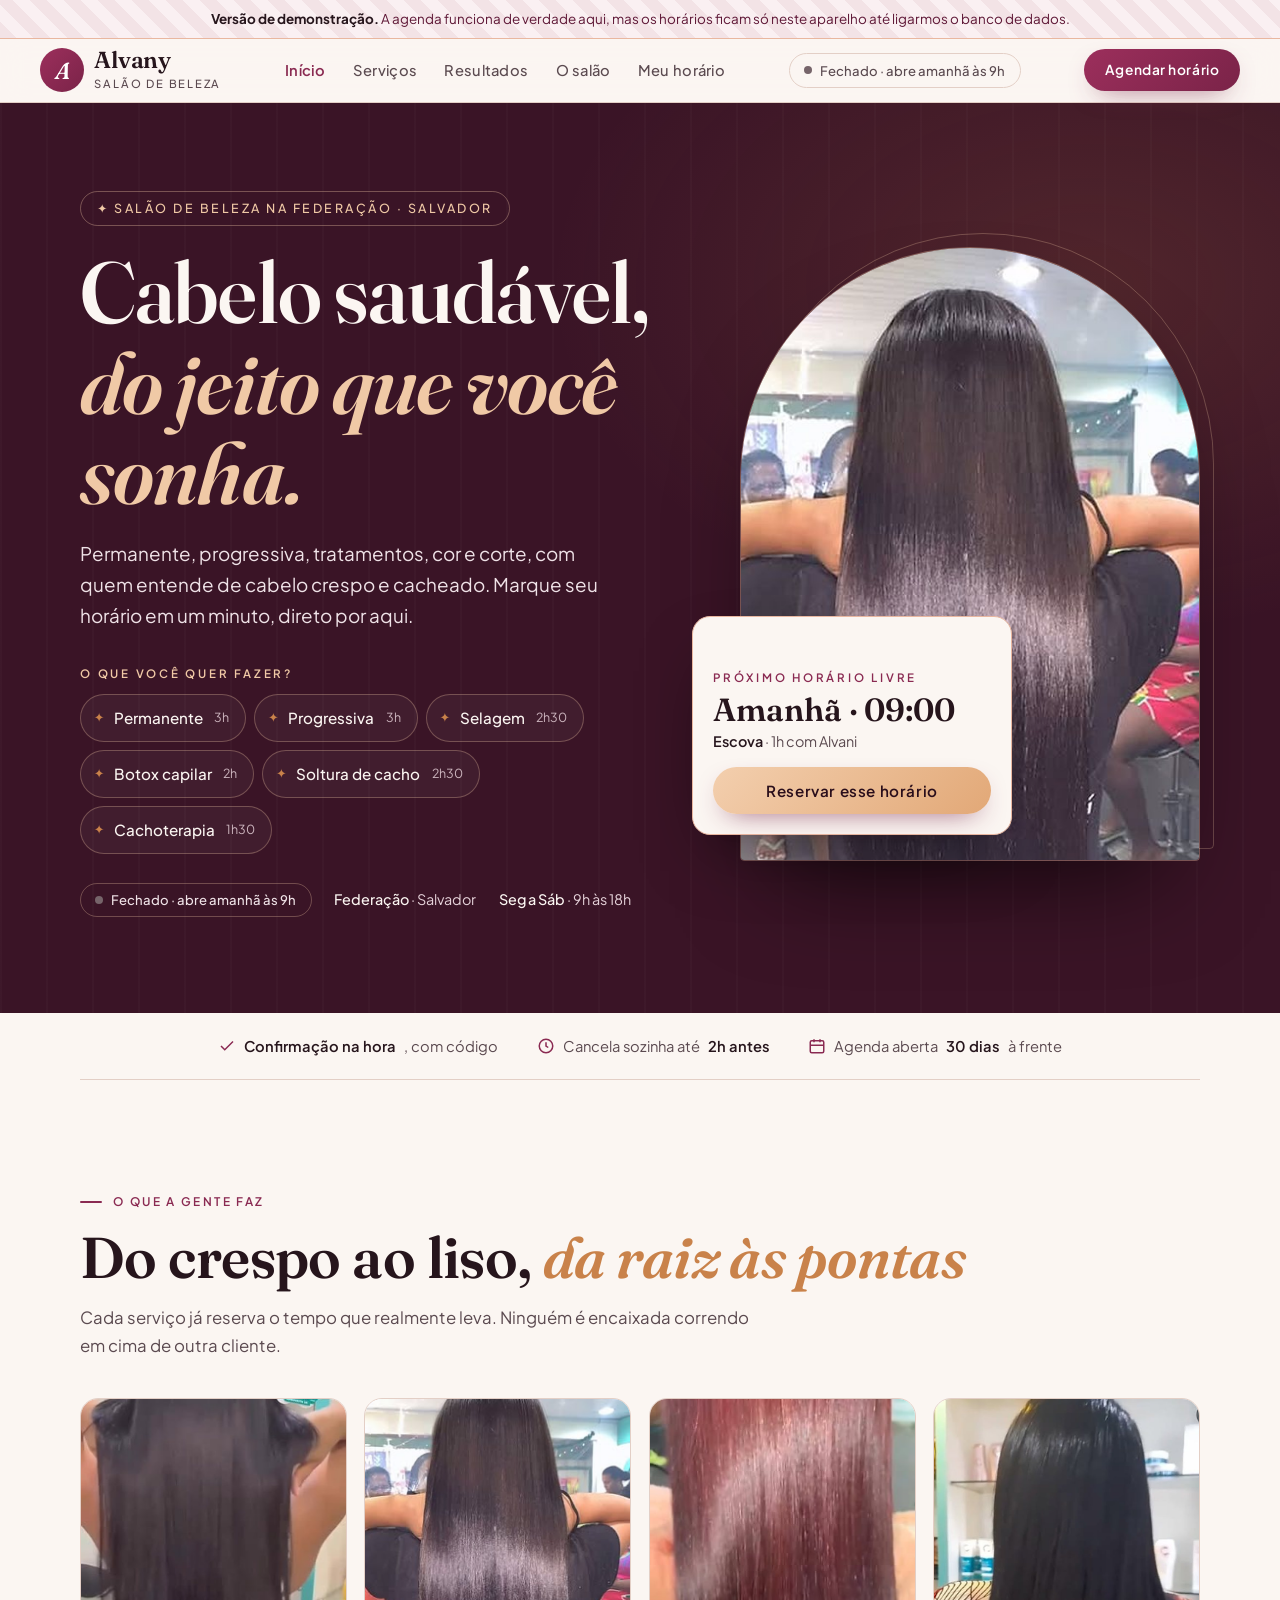
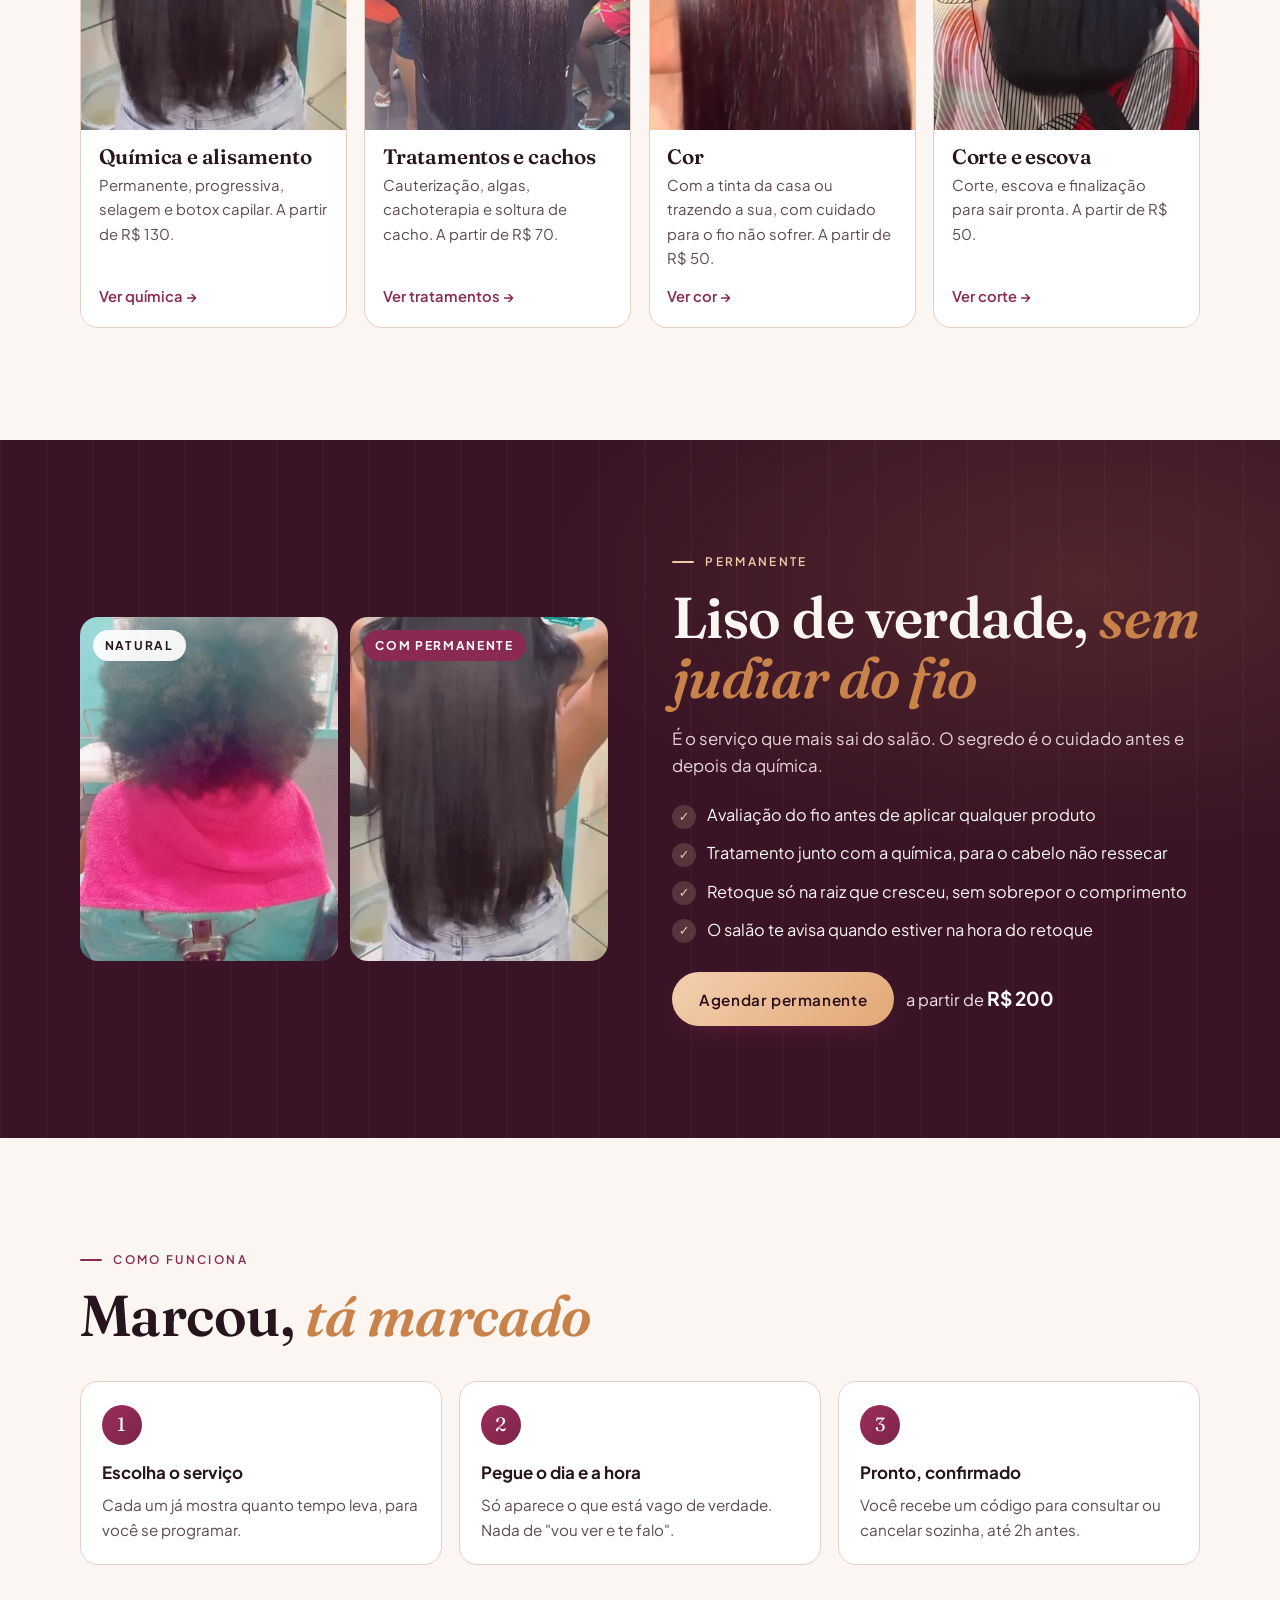
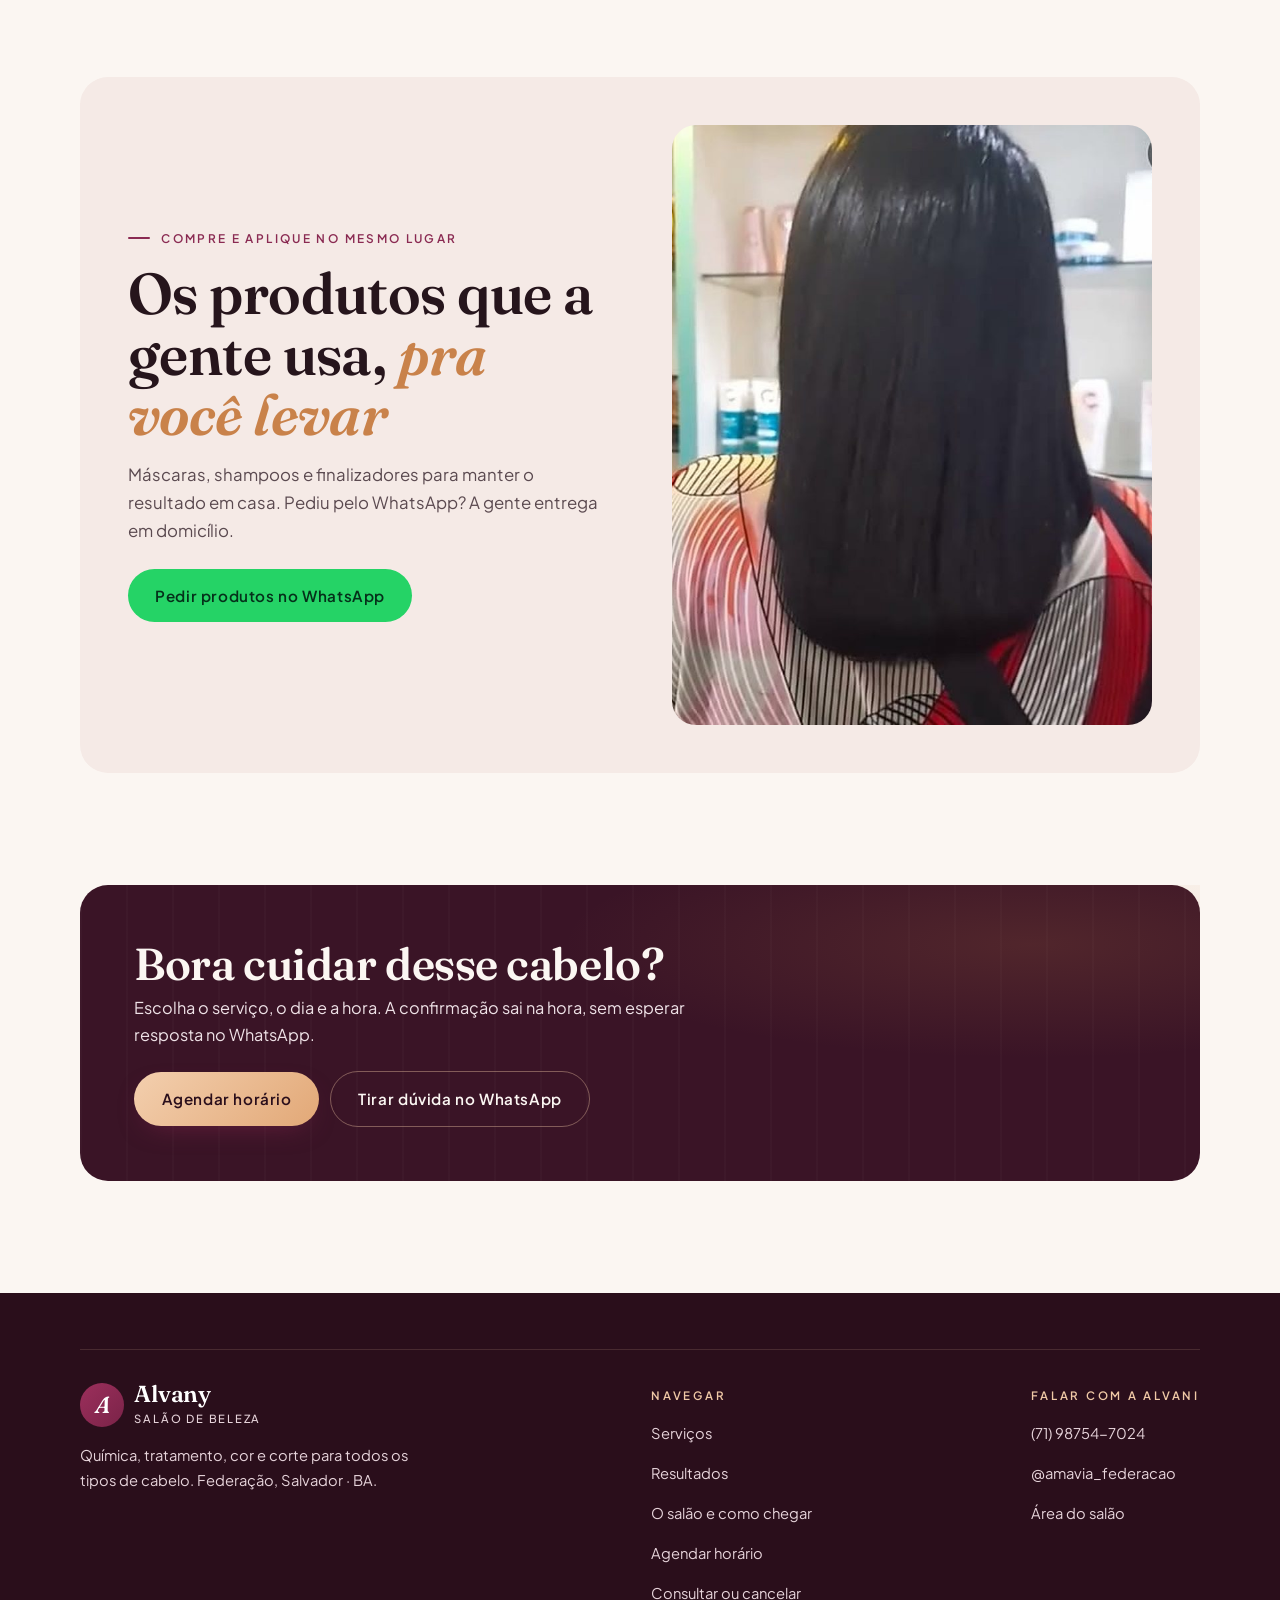
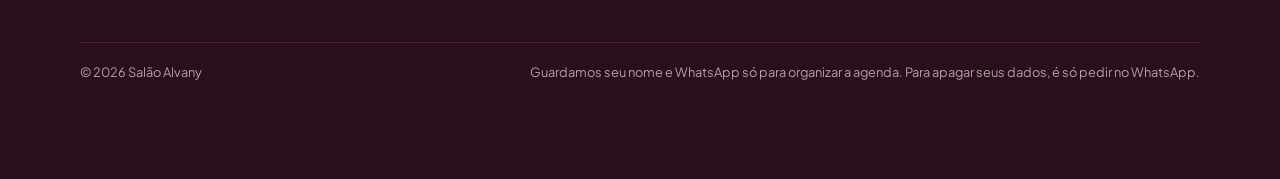
==== commit e5d9b885: "Atualiza o site" ====
--- a/index.html
+++ b/index.html
@@ -15,7 +15,7 @@
 <link rel="preconnect" href="https://fonts.googleapis.com">
 <link rel="preconnect" href="https://fonts.gstatic.com" crossorigin>
 <link href="https://fonts.googleapis.com/css2?family=Fraunces:ital,opsz,wght@0,9..144,500;0,9..144,600;1,9..144,500;1,9..144,600&family=Plus+Jakarta+Sans:wght@400;500;600;700&display=swap" rel="stylesheet">
-<link rel="stylesheet" href="assets/estilo.css?v=20261015140849">
+<link rel="stylesheet" href="assets/estilo.css?v=20261015142151">
 <script type="application/ld+json">
 {"@context":"https://schema.org","@type":"HairSalon","name":"Salão Alvany","telephone":"+55 71 98754-7024",
  "address":{"@type":"PostalAddress","addressLocality":"Salvador","addressRegion":"BA","streetAddress":"Federação","addressCountry":"BR"},
@@ -69,7 +69,7 @@
       <span class="selo">✦ Salão de beleza na Federação · Salvador</span>
       <h1>Cabelo saudável, <em>do jeito que você sonha.</em></h1>
       <p class="lead">
-        Permanente afro, tratamentos, cor e corte, com quem entende de cabelo crespo e cacheado.
+        Permanente, progressiva, tratamentos, cor e corte, com quem entende de cabelo crespo e cacheado.
         Marque seu horário em um minuto, direto por aqui.
       </p>
 
@@ -112,19 +112,19 @@
     <div class="destaques">
       <a class="destaque revela" href="servicos.html#quimica-e-alisamento">
         <img src="fotos/liso-brilho.jpg" loading="lazy" alt="Cabelo liso e brilhante depois do permanente." style="object-position:50% 20%">
-        <div><h3>Permanente afro</h3><p>Alisamento definitivo, retoque de raiz, selagem e botox capilar.</p><span>Ver química →</span></div>
+        <div><h3>Química e alisamento</h3><p>Permanente, progressiva, selagem e botox capilar. A partir de R$ 130.</p><span>Ver química →</span></div>
       </a>
       <a class="destaque revela" href="servicos.html#tratamentos">
         <img src="fotos/liso-longo.jpg" loading="lazy" alt="Cabelo longo hidratado e com brilho." style="object-position:50% 60%">
-        <div><h3>Tratamentos</h3><p>Hidratação, nutrição, reconstrução e banho de gloss.</p><span>Ver tratamentos →</span></div>
+        <div><h3>Tratamentos e cachos</h3><p>Cauterização, algas, cachoterapia e soltura de cacho. A partir de R$ 70.</p><span>Ver tratamentos →</span></div>
       </a>
       <a class="destaque revela" href="servicos.html#cor">
         <img src="fotos/coloracao-marsala.jpg" loading="lazy" alt="Cabelo liso com coloração marsala.">
-        <div><h3>Cor</h3><p>Coloração, luzes e mechas, com cuidado para o fio não sofrer.</p><span>Ver cor →</span></div>
+        <div><h3>Cor</h3><p>Com a tinta da casa ou trazendo a sua, com cuidado para o fio não sofrer. A partir de R$ 50.</p><span>Ver cor →</span></div>
       </a>
       <a class="destaque revela" href="servicos.html#corte-e-finalizacao">
         <img src="fotos/corte-chanel.jpg" loading="lazy" alt="Cabelo preto liso em corte na altura dos ombros.">
-        <div><h3>Corte e escova</h3><p>Corte, escova e finalização para sair pronta.</p><span>Ver corte →</span></div>
+        <div><h3>Corte e escova</h3><p>Corte, escova e finalização para sair pronta. A partir de R$ 50.</p><span>Ver corte →</span></div>
       </a>
     </div>
   </div>
@@ -137,7 +137,7 @@
       <figure><img src="fotos/liso-brilho.jpg" loading="lazy" alt="Cabelo liso e brilhante depois do permanente afro."><figcaption>Com permanente</figcaption></figure>
     </div>
     <div class="revela">
-      <p class="olho">Permanente afro</p>
+      <p class="olho">Permanente</p>
       <h2>Liso de verdade, <em class="ouro">sem judiar do fio</em></h2>
       <p class="sub">É o serviço que mais sai do salão. O segredo é o cuidado antes e depois da química.</p>
       <ul class="lista-check">
@@ -146,7 +146,7 @@
         <li>Retoque só na raiz que cresceu, sem sobrepor o comprimento</li>
         <li>O salão te avisa quando estiver na hora do retoque</li>
       </ul>
-      <a class="btn btn-prata" href="agendar.html?servico=permanente-afro">Agendar permanente</a>
+      <div class="acoes" style="margin-top:0;align-items:center"><a class="btn btn-prata" href="agendar.html?servico=permanente-afro">Agendar permanente</a><span style="color:#EFE2E7">a partir de <b style="color:#fff;font-size:1.2rem">R$ 200</b></span></div>
     </div>
   </div>
 </section>
@@ -227,8 +227,8 @@
 
 <a class="flutua" href="agendar.html"><svg width="18" height="18" viewBox="0 0 24 24" fill="none" stroke="currentColor" stroke-width="2"><rect x="3" y="5" width="18" height="16" rx="2"/><path d="M8 3v4M16 3v4M3 11h18"/></svg> Agendar</a>
 
-<script src="assets/config.js?v=20261015140849"></script>
-<script src="assets/agenda.js?v=20261015140849"></script>
-<script src="assets/site.js?v=20261015140849"></script>
+<script src="assets/config.js?v=20261015142151"></script>
+<script src="assets/agenda.js?v=20261015142151"></script>
+<script src="assets/site.js?v=20261015142151"></script>
 </body>
 </html>
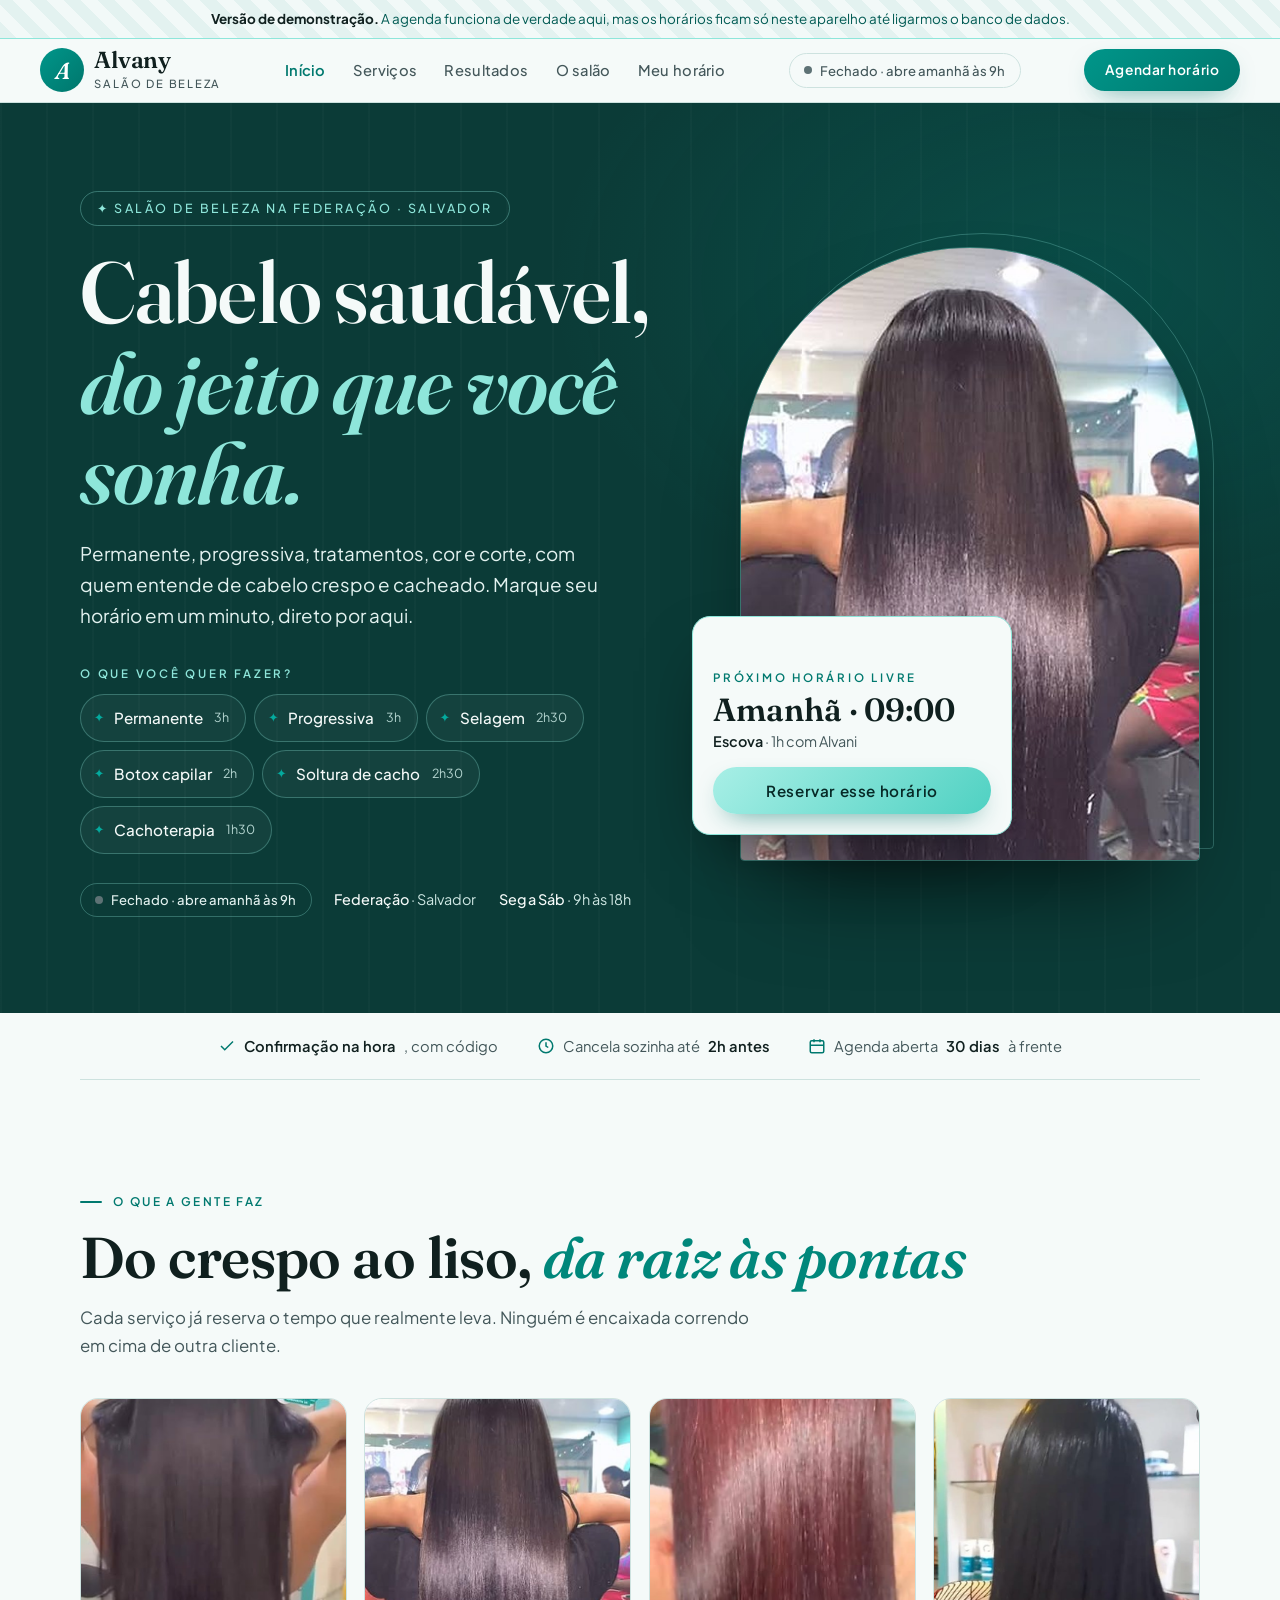
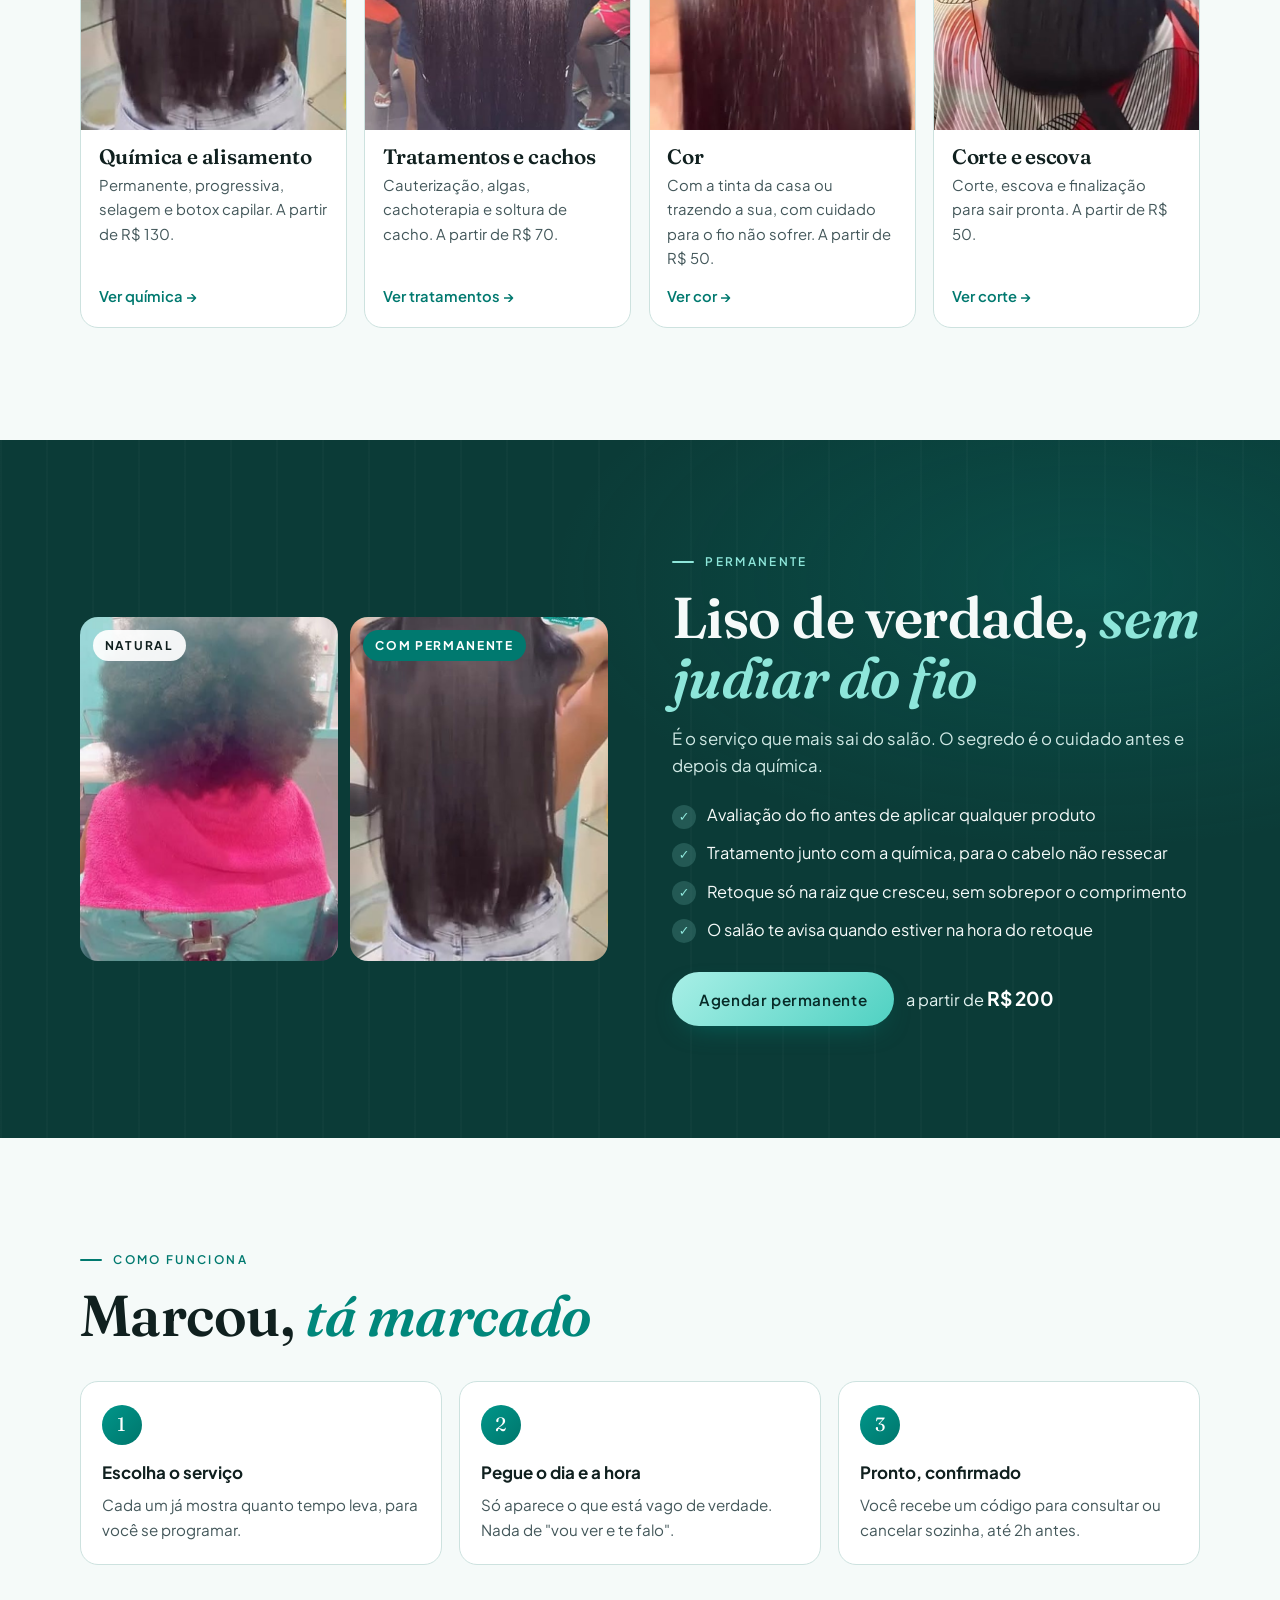
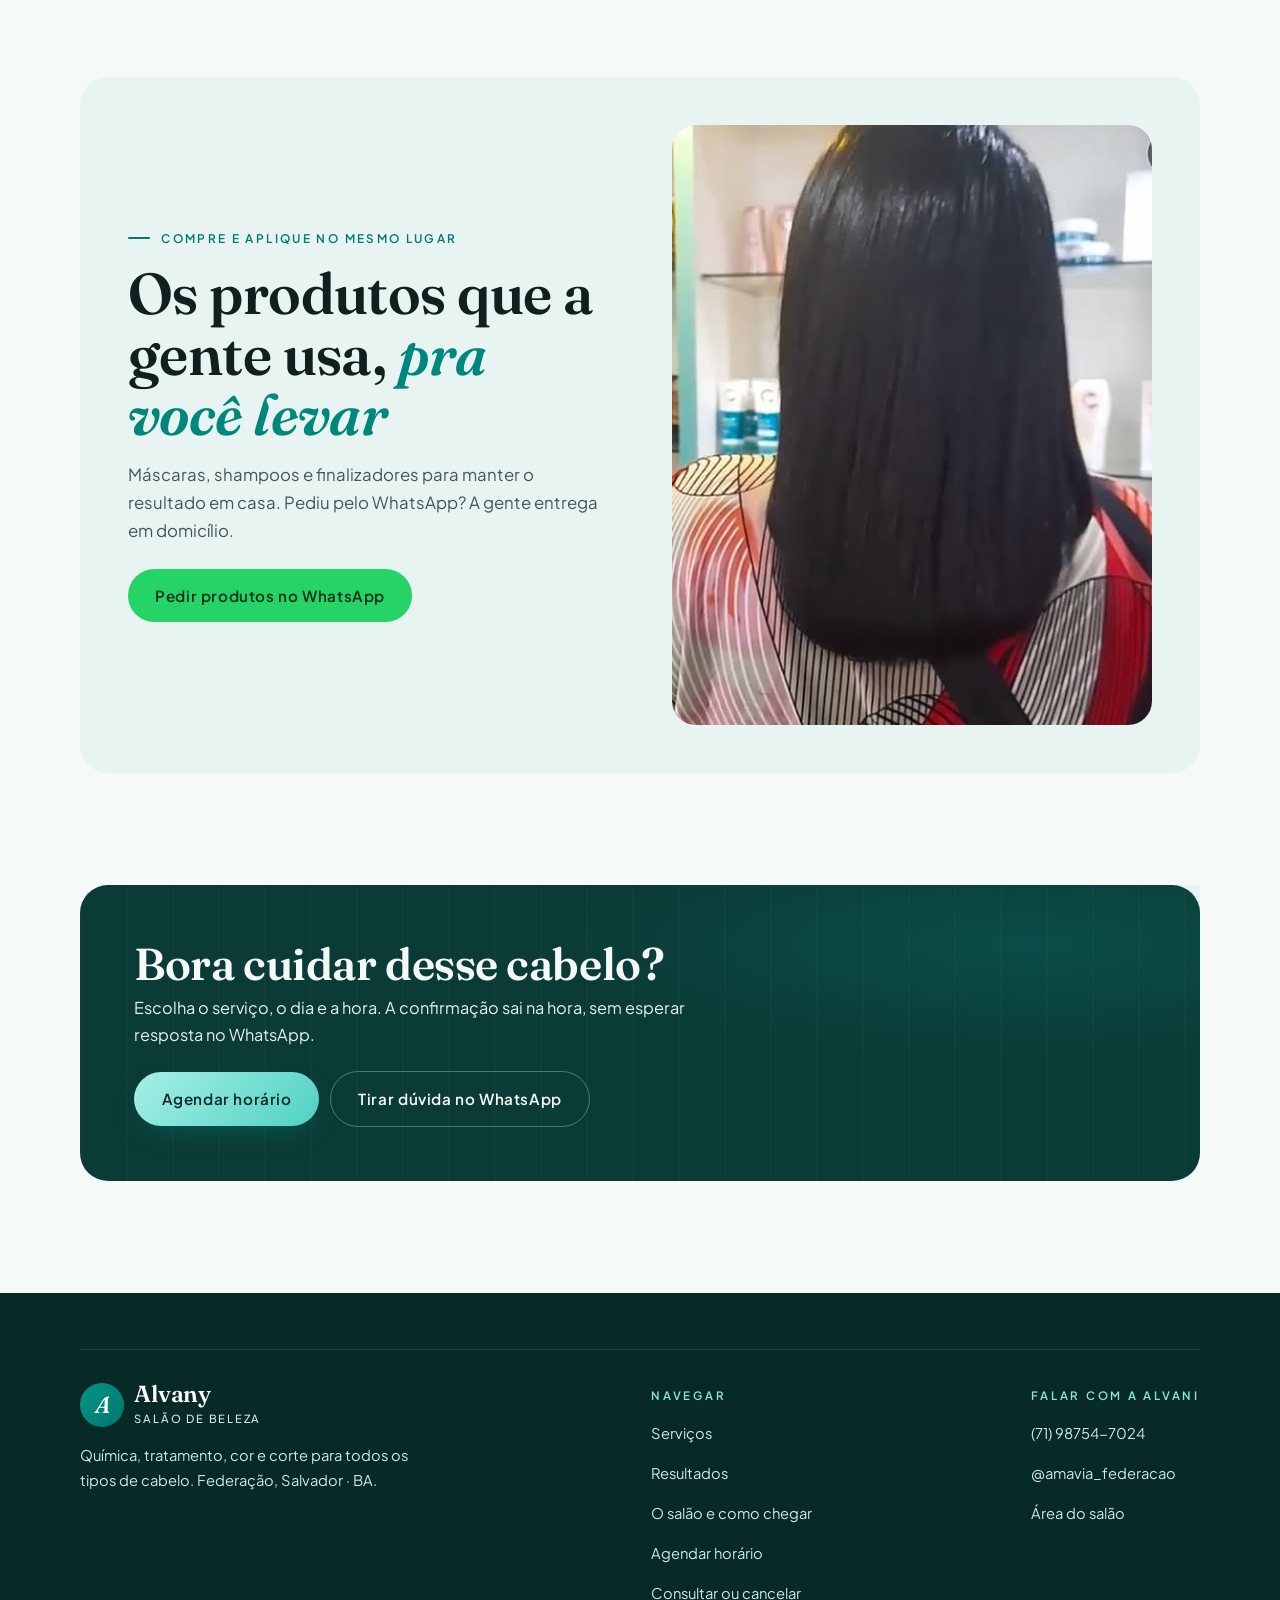
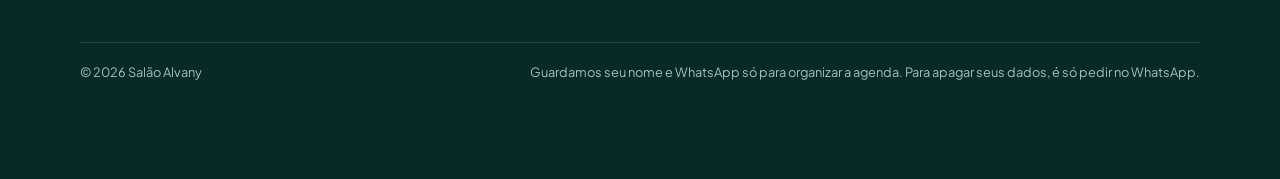
==== commit bf144a9e: "Atualiza o site" ====
--- a/index.html
+++ b/index.html
@@ -5,7 +5,7 @@
 <meta name="viewport" content="width=device-width, initial-scale=1.0">
 <title>Salão Alvany · Federação, Salvador · Agende online</title>
 <meta name="description" content="Salão de beleza na Federação, Salvador. Permanente afro, tratamentos, cor e corte. Agende seu horário online e confirme na hora.">
-<meta name="theme-color" content="#3A1426">
+<meta name="theme-color" content="#0B3B37">
 <link rel="icon" href="fotos/icone.svg" type="image/svg+xml">
 <meta property="og:type" content="website">
 <meta property="og:title" content="Salão Alvany · Federação, Salvador · Agende online">
@@ -15,7 +15,7 @@
 <link rel="preconnect" href="https://fonts.googleapis.com">
 <link rel="preconnect" href="https://fonts.gstatic.com" crossorigin>
 <link href="https://fonts.googleapis.com/css2?family=Fraunces:ital,opsz,wght@0,9..144,500;0,9..144,600;1,9..144,500;1,9..144,600&family=Plus+Jakarta+Sans:wght@400;500;600;700&display=swap" rel="stylesheet">
-<link rel="stylesheet" href="assets/estilo.css?v=20261015142151">
+<link rel="stylesheet" href="assets/estilo.css?v=20261015143721">
 <script type="application/ld+json">
 {"@context":"https://schema.org","@type":"HairSalon","name":"Salão Alvany","telephone":"+55 71 98754-7024",
  "address":{"@type":"PostalAddress","addressLocality":"Salvador","addressRegion":"BA","streetAddress":"Federação","addressCountry":"BR"},
@@ -146,7 +146,7 @@
         <li>Retoque só na raiz que cresceu, sem sobrepor o comprimento</li>
         <li>O salão te avisa quando estiver na hora do retoque</li>
       </ul>
-      <div class="acoes" style="margin-top:0;align-items:center"><a class="btn btn-prata" href="agendar.html?servico=permanente-afro">Agendar permanente</a><span style="color:#EFE2E7">a partir de <b style="color:#fff;font-size:1.2rem">R$ 200</b></span></div>
+      <div class="acoes" style="margin-top:0;align-items:center"><a class="btn btn-prata" href="agendar.html?servico=permanente-afro">Agendar permanente</a><span style="color:#E3F2F0">a partir de <b style="color:#fff;font-size:1.2rem">R$ 200</b></span></div>
     </div>
   </div>
 </section>
@@ -196,7 +196,7 @@
   <div class="wrap">
     <div class="rodape-in">
       <div style="max-width:22rem">
-        <a class="marca" href="index.html" style="color:#fff"><span class="selo-a" aria-hidden="true">A</span><span><b style="color:#fff">Alvany</b><small style="color:#E6D3DA">Salão de beleza</small></span></a>
+        <a class="marca" href="index.html" style="color:#fff"><span class="selo-a" aria-hidden="true">A</span><span><b style="color:#fff">Alvany</b><small style="color:#CFE8E4">Salão de beleza</small></span></a>
         <p style="margin-top:1rem">Química, tratamento, cor e corte para todos os tipos de cabelo. Federação, Salvador · BA.</p>
       </div>
       <div>
@@ -227,8 +227,8 @@
 
 <a class="flutua" href="agendar.html"><svg width="18" height="18" viewBox="0 0 24 24" fill="none" stroke="currentColor" stroke-width="2"><rect x="3" y="5" width="18" height="16" rx="2"/><path d="M8 3v4M16 3v4M3 11h18"/></svg> Agendar</a>
 
-<script src="assets/config.js?v=20261015142151"></script>
-<script src="assets/agenda.js?v=20261015142151"></script>
-<script src="assets/site.js?v=20261015142151"></script>
+<script src="assets/config.js?v=20261015143721"></script>
+<script src="assets/agenda.js?v=20261015143721"></script>
+<script src="assets/site.js?v=20261015143721"></script>
 </body>
 </html>
--- a/assets/estilo.css
+++ b/assets/estilo.css
@@ -1,33 +1,33 @@
 /* =====================================================================
    Salão Alvany · Federação — folha de estilo
-   Vinho (cor que mais aparece nas colorações dela) + caramelo + creme.
+   Verde-água da Amávia (#04AA9E) e da parede do salão, com verde-petróleo nas seções escuras.
    Fundo claro e texto quase preto: alto contraste. As variáveis mantêm
    os nomes do modelo (--prata = destaque, --oliva = seções escuras,
    --creme = cor do texto).
    ===================================================================== */
 
 :root{
-  --fundo:      #FBF6F2;
-  --grafite:    #F5EAE6;
+  --fundo:      #F5FAF9;
+  --grafite:    #E8F4F2;
   --carvao:     #FFFFFF;
-  --chumbo:     #EEDDD6;
-  --borda:      #E3CFC6;
-
-  --prata:       #8A2A52;
-  --prata-clara: #5E1736;
-  --prata-fundo: #E9B7A0;
-  --prata-gradiente: linear-gradient(135deg, #9C2F5C 0%, #7A2348 100%);
-
-  --ouro:        #C9824A;
-  --ouro-claro:  #F0C9A6;
-  --oliva:       #3A1426;
-  --oliva-2:     #2A0E1B;
-  --oliva-3:     #4D1D33;
-  --marfim:      #FBF6F2;
-
-  --creme:      #26151C;
-  --cinza:      #5B4A50;
-  --cinza-fraco:#76646A;
+  --chumbo:     #D7EBE8;
+  --borda:      #CDE2DF;
+
+  --prata:       #00796F;
+  --prata-clara: #005A53;
+  --prata-fundo: #8EE6DA;
+  --prata-gradiente: linear-gradient(135deg, #00968A 0%, #00766C 100%);
+
+  --ouro:        #04AA9E;
+  --ouro-claro:  #8EE6DA;
+  --oliva:       #0B3B37;
+  --oliva-2:     #072A27;
+  --oliva-3:     #12504A;
+  --marfim:      #F5FAF9;
+
+  --creme:      #10201F;
+  --cinza:      #43575A;
+  --cinza-fraco:#5E7275;
   --verde-zap:  #25D366;
   --vermelho:   #B42318;
 
@@ -75,13 +75,13 @@
   transition:transform .15s ease, box-shadow .2s ease, background .15s ease, border-color .15s, color .15s;
 }
 .btn:active{transform:translateY(1px)}
-.btn-prata{background:var(--prata-gradiente);color:#fff;box-shadow:0 10px 28px -14px rgba(122,35,72,.9)}
-.btn-prata:hover{box-shadow:0 14px 34px -12px rgba(122,35,72,.95);transform:translateY(-1px)}
+.btn-prata{background:var(--prata-gradiente);color:#fff;box-shadow:0 10px 28px -14px rgba(0,118,108,.9)}
+.btn-prata:hover{box-shadow:0 14px 34px -12px rgba(0,118,108,.95);transform:translateY(-1px)}
 .btn-escuro{background:var(--oliva);color:var(--marfim)}
 .btn-escuro:hover{background:var(--oliva-3)}
 .btn-linha{border:1px solid var(--borda);color:var(--creme);background:transparent}
 .btn-linha:hover{border-color:var(--prata);color:var(--prata-clara)}
-.escuro .btn-linha{border-color:rgba(240,201,166,.4);color:var(--marfim)}
+.escuro .btn-linha{border-color:rgba(142,230,218,.4);color:var(--marfim)}
 .escuro .btn-linha:hover{border-color:var(--ouro-claro);color:var(--ouro-claro)}
 .btn-zap{background:var(--verde-zap);color:#05301A}
 .btn-bloco{width:100%}
@@ -93,16 +93,16 @@
   /* ripas verticais bem discretas, eco da parede do espaço */
   content:"";position:absolute;inset:0;z-index:-1;pointer-events:none;
   background:
-    radial-gradient(60% 55% at 85% 20%, rgba(201,130,74,.16), transparent 70%),
+    radial-gradient(60% 55% at 85% 20%, rgba(4,170,158,.16), transparent 70%),
     repeating-linear-gradient(90deg, rgba(255,255,255,.018) 0 2px, transparent 2px 46px);
 }
 .escuro .olho{color:var(--ouro-claro)}
-.escuro .sub{color:#E6D3DA}
+.escuro .sub{color:#CFE8E4}
 
 /* ---------- topo ---------- */
 .topo{
   position:sticky;top:0;z-index:60;
-  background:rgba(251,246,242,.9);backdrop-filter:blur(14px);-webkit-backdrop-filter:blur(14px);
+  background:rgba(245,250,249,.9);backdrop-filter:blur(14px);-webkit-backdrop-filter:blur(14px);
   border-bottom:1px solid var(--borda);
 }
 .topo-in{display:flex;align-items:center;justify-content:space-between;gap:1rem;padding:.55rem 0}
@@ -121,36 +121,36 @@
 .hero-in{display:grid;grid-template-columns:1.08fr .92fr;gap:clamp(2rem,5vw,4.5rem);align-items:center}
 .hero .selo{
   display:inline-flex;align-items:center;gap:.55rem;font-size:.78rem;letter-spacing:.2em;text-transform:uppercase;
-  color:var(--ouro-claro);border:1px solid rgba(240,201,166,.35);border-radius:100px;padding:.4rem 1rem;font-weight:500;
+  color:var(--ouro-claro);border:1px solid rgba(142,230,218,.35);border-radius:100px;padding:.4rem 1rem;font-weight:500;
 }
 .hero h1{font-size:clamp(2.9rem,7vw,5.4rem);font-weight:500;margin:1.3rem 0 1.2rem;color:var(--marfim);max-width:13ch}
 .hero h1 em{font-style:italic;color:var(--ouro-claro)}
-.hero .lead{font-size:clamp(1.02rem,1.8vw,1.18rem);color:#EFE2E7;max-width:34rem}
+.hero .lead{font-size:clamp(1.02rem,1.8vw,1.18rem);color:#E3F2F0;max-width:34rem}
 .rotulo{font-size:.72rem;font-weight:600;letter-spacing:.24em;text-transform:uppercase;color:var(--cinza-fraco);margin-bottom:.7rem}
 .hero .rotulo{color:var(--ouro-claro);margin-top:2rem}
 
 .atalhos{display:flex;flex-wrap:wrap;gap:.5rem;max-width:38rem}
 .atalho{
   display:flex;align-items:center;gap:.6rem;text-align:left;padding:.6rem 1rem .6rem .8rem;border-radius:100px;
-  border:1px solid rgba(240,201,166,.3);background:rgba(255,255,255,.04);min-height:48px;color:var(--marfim);
+  border:1px solid rgba(142,230,218,.3);background:rgba(255,255,255,.04);min-height:48px;color:var(--marfim);
   transition:border-color .15s, background .15s, transform .15s;
 }
-.atalho:hover{border-color:var(--ouro-claro);background:rgba(240,201,166,.1);transform:translateY(-1px)}
+.atalho:hover{border-color:var(--ouro-claro);background:rgba(142,230,218,.1);transform:translateY(-1px)}
 .atalho .pingo{color:var(--ouro);font-size:.8rem}
 .atalho b{font-weight:500;font-size:.95rem}
-.atalho small{font-size:.78rem;color:#CDB6BF;margin-left:.1rem}
-.hero-rodape{display:flex;flex-wrap:wrap;align-items:center;gap:.6rem 1.4rem;margin-top:1.8rem;font-size:.9rem;color:#E6D3DA}
+.atalho small{font-size:.78rem;color:#B5D6D1;margin-left:.1rem}
+.hero-rodape{display:flex;flex-wrap:wrap;align-items:center;gap:.6rem 1.4rem;margin-top:1.8rem;font-size:.9rem;color:#CFE8E4}
 .hero-rodape b{color:var(--marfim);font-weight:500}
 
 .hero-foto{position:relative;justify-self:end;width:min(100%,460px)}
 .arco{
   border-radius:999px 999px 18px 18px;overflow:hidden;aspect-ratio:3/4;position:relative;
-  border:1px solid rgba(240,201,166,.35);box-shadow:0 50px 100px -40px rgba(0,0,0,.7);
+  border:1px solid rgba(142,230,218,.35);box-shadow:0 50px 100px -40px rgba(0,0,0,.7);
 }
 .arco img{width:100%;height:100%;object-fit:cover;object-position:50% 30%}
 .hero-foto::before{
   content:"";position:absolute;inset:-14px -14px auto auto;width:100%;height:100%;
-  border-radius:999px 999px 18px 18px;border:1px solid rgba(240,201,166,.28);z-index:-1;
+  border-radius:999px 999px 18px 18px;border:1px solid rgba(142,230,218,.28);z-index:-1;
 }
 
 /* cartão "próximo horário livre" */
@@ -173,7 +173,7 @@
 }
 
 /* faixa corrida */
-.faixa{background:var(--oliva-2);color:var(--ouro-claro);overflow:hidden;border-block:1px solid rgba(240,201,166,.15)}
+.faixa{background:var(--oliva-2);color:var(--ouro-claro);overflow:hidden;border-block:1px solid rgba(142,230,218,.15)}
 .faixa-trilho{display:flex;width:max-content;animation:corre 38s linear infinite}
 .faixa span{font-family:var(--display);font-style:italic;font-size:1.35rem;white-space:nowrap;padding:.85rem 1.4rem;display:flex;align-items:center;gap:2.8rem}
 .faixa span::after{content:"✦";font-style:normal;font-size:.8rem;color:var(--ouro)}
@@ -191,12 +191,12 @@
 .colagem .grande img{width:100%;height:100%;object-fit:cover;object-position:50% 25%}
 .colagem .pequena{
   position:absolute;right:0;bottom:0;width:44%;aspect-ratio:3/4;border-radius:14px;overflow:hidden;
-  border:6px solid var(--fundo);box-shadow:0 25px 60px -25px rgba(38,12,24,.45);background:var(--oliva);
+  border:6px solid var(--fundo);box-shadow:0 25px 60px -25px rgba(7,42,39,.45);background:var(--oliva);
 }
 .colagem .pequena img{width:100%;height:100%;object-fit:cover;object-position:50% 20%}
 .colagem .carimbo{
   position:absolute;left:-1rem;top:12%;width:92px;height:92px;border-radius:50%;
-  background:var(--oliva);display:grid;place-items:center;box-shadow:0 18px 40px -18px rgba(38,12,24,.6);
+  background:var(--oliva);display:grid;place-items:center;box-shadow:0 18px 40px -18px rgba(7,42,39,.6);
 }
 .colagem .carimbo img{width:62%}
 .sobre-txt p.corpo{color:var(--cinza);font-size:1.08rem;margin-top:1.2rem;max-width:36rem}
@@ -228,7 +228,7 @@
 .trabalhos figure:hover img{transform:scale(1.05)}
 .trabalhos figcaption{
   position:absolute;inset:auto 0 0 0;padding:2.2rem .9rem .8rem;
-  background:linear-gradient(180deg,transparent,rgba(38,12,24,.82));
+  background:linear-gradient(180deg,transparent,rgba(7,42,39,.82));
   font-family:var(--display);font-style:italic;font-size:1.15rem;color:var(--marfim);line-height:1.2;
 }
 .trabalhos figcaption small{display:block;font-family:var(--corpo);font-style:normal;font-size:.66rem;letter-spacing:.22em;text-transform:uppercase;color:var(--ouro-claro);margin-bottom:.2rem}
@@ -268,13 +268,13 @@
   padding:1.8rem 1.8rem 1.7rem;border-radius:20px;margin-bottom:2.4rem;
   background:var(--oliva);color:var(--marfim);
 }
-.assinatura::before{content:"";position:absolute;inset:0;z-index:-1;background:radial-gradient(70% 90% at 100% 0%, rgba(201,130,74,.28), transparent 65%)}
+.assinatura::before{content:"";position:absolute;inset:0;z-index:-1;background:radial-gradient(70% 90% at 100% 0%, rgba(4,170,158,.28), transparent 65%)}
 .assinatura .rotulo{color:var(--ouro-claro);margin-bottom:.5rem}
 .assinatura h3{font-size:clamp(1.8rem,3.4vw,2.3rem);font-weight:500}
-.assinatura p{color:#E3D1D8;margin-top:.5rem;max-width:34rem}
-.assinatura .meta{display:flex;gap:1rem;align-items:center;margin-top:.8rem;font-size:.86rem;color:#CDB6BF}
+.assinatura p{color:#D3EAE6;margin-top:.5rem;max-width:34rem}
+.assinatura .meta{display:flex;gap:1rem;align-items:center;margin-top:.8rem;font-size:.86rem;color:#B5D6D1}
 .assinatura .preco{color:var(--ouro-claro);text-align:right}
-.assinatura .preco small{color:#CDB6BF}
+.assinatura .preco small{color:#B5D6D1}
 .assinatura .servico-dir{text-align:right}
 @media(max-width:640px){ .assinatura{grid-template-columns:1fr} .assinatura .servico-dir{align-items:flex-start} .assinatura .servico-dir,.assinatura .preco{text-align:left} }
 
@@ -284,7 +284,7 @@
 .painel{
   background:var(--carvao);border:1px solid var(--borda);border-radius:24px;
   padding:clamp(1.1rem,3.5vw,2.4rem);margin-top:2.2rem;
-  box-shadow:0 40px 90px -50px rgba(42,14,27,.45);
+  box-shadow:0 40px 90px -50px rgba(7,42,39,.45);
 }
 .passos{display:grid;grid-auto-flow:column;grid-auto-columns:1fr;gap:.5rem;margin-bottom:1.6rem}
 .passo{
@@ -319,7 +319,7 @@
   transition:border-color .15s, background .15s, transform .15s;
 }
 .barbeiro-opcao:hover{border-color:var(--prata-fundo);transform:translateY(-1px)}
-.barbeiro-opcao[aria-pressed="true"]{border-color:var(--ouro);background:rgba(201,130,74,.12)}
+.barbeiro-opcao[aria-pressed="true"]{border-color:var(--ouro);background:rgba(4,170,158,.12)}
 .barbeiro-foto{width:64px;height:64px;border-radius:14px;overflow:hidden;flex:none;background:var(--chumbo);display:grid;place-items:center;color:var(--prata)}
 .barbeiro-foto img{width:100%;height:100%;object-fit:cover;object-position:50% 22%}
 .barbeiro-txt strong{display:block;font-family:var(--display);font-size:1.3rem}
@@ -336,7 +336,7 @@
   transition:border-color .15s, background .15s;
 }
 .opcao:hover{border-color:var(--prata-fundo)}
-.opcao[aria-pressed="true"]{border-color:var(--ouro);background:rgba(201,130,74,.12)}
+.opcao[aria-pressed="true"]{border-color:var(--ouro);background:rgba(4,170,158,.12)}
 .opcao strong{display:block;font-weight:600;font-size:.98rem}
 .opcao span{font-size:.8rem;color:var(--cinza)}
 .opcao .val{font-family:var(--display);font-size:1.15rem;font-weight:600;color:var(--prata-clara);white-space:nowrap;text-align:right}
@@ -368,7 +368,7 @@
   background:var(--fundo);font-weight:600;font-size:1rem;font-variant-numeric:tabular-nums;
   transition:border-color .15s, background .15s;
 }
-.hora:hover{border-color:var(--ouro);background:rgba(201,130,74,.14)}
+.hora:hover{border-color:var(--ouro);background:rgba(4,170,158,.14)}
 
 .campos{display:grid;gap:1rem;max-width:34rem}
 .campo label{display:block;font-size:.76rem;letter-spacing:.14em;text-transform:uppercase;color:var(--cinza);font-weight:600;margin-bottom:.4rem}
@@ -376,7 +376,7 @@
   width:100%;padding:.85rem 1rem;border-radius:12px;font:inherit;font-size:1rem;
   background:var(--fundo);border:1px solid var(--borda);color:var(--creme);
 }
-.campo input:focus,.campo textarea:focus,.campo select:focus{outline:none;border-color:var(--ouro);box-shadow:0 0 0 3px rgba(201,130,74,.2)}
+.campo input:focus,.campo textarea:focus,.campo select:focus{outline:none;border-color:var(--ouro);box-shadow:0 0 0 3px rgba(4,170,158,.2)}
 .campo textarea{resize:vertical;min-height:80px}
 .campo .ajuda{font-size:.8rem;color:var(--cinza-fraco);margin-top:.35rem}
 
@@ -400,7 +400,7 @@
 .vazio{text-align:center;padding:2.2rem 1rem;color:var(--cinza)}
 .vazio b{display:block;font-family:var(--display);font-size:1.4rem;color:var(--creme);margin-bottom:.35rem}
 .carregando{color:var(--cinza-fraco);font-size:.92rem;padding:1.2rem 0}
-.escuro .carregando{color:#CDB6BF}
+.escuro .carregando{color:#B5D6D1}
 
 .sucesso{text-align:center;padding:1rem 0}
 .selo-ok{width:70px;height:70px;border-radius:50%;margin:0 auto 1.1rem;display:grid;place-items:center;background:var(--oliva);color:var(--ouro-claro)}
@@ -413,7 +413,7 @@
 }
 
 .faixa-demo{
-  background:repeating-linear-gradient(45deg,#F3E3E6 0 12px,#FAF0F2 12px 24px);
+  background:repeating-linear-gradient(45deg,#E3F2F0 0 12px,#F2F9F8 12px 24px);
   border-bottom:1px solid var(--prata-fundo);color:var(--prata-clara);
   font-size:.84rem;text-align:center;padding:.5rem 1rem;
 }
@@ -425,12 +425,12 @@
 
 /* ---------- onde fica ---------- */
 .tabela-horario{width:100%;border-collapse:collapse;font-size:.98rem;margin-top:.6rem}
-.tabela-horario td{padding:.6rem 0;border-bottom:1px solid rgba(240,201,166,.18)}
-.tabela-horario td:first-child{color:#E6D3DA;width:7rem}
+.tabela-horario td{padding:.6rem 0;border-bottom:1px solid rgba(142,230,218,.18)}
+.tabela-horario td:first-child{color:#CFE8E4;width:7rem}
 .tabela-horario td:last-child{text-align:right;font-weight:500}
 .tabela-horario tr[data-hoje] td{color:var(--ouro-claro)}
 .tabela-horario tr[data-hoje] td:first-child::before{content:"✦ ";font-size:.75em}
-.mapa{border-radius:18px;overflow:hidden;border:1px solid rgba(240,201,166,.25);aspect-ratio:16/12;background:var(--oliva-3)}
+.mapa{border-radius:18px;overflow:hidden;border:1px solid rgba(142,230,218,.25);aspect-ratio:16/12;background:var(--oliva-3)}
 .mapa iframe{width:100%;height:100%;border:0;filter:grayscale(.35) contrast(1.05)}
 .info-local{display:grid;gap:1.4rem}
 .info-item{display:flex;gap:.9rem;align-items:flex-start}
@@ -438,20 +438,20 @@
 .info-item b.rot{display:block;font-size:.72rem;letter-spacing:.2em;text-transform:uppercase;color:var(--ouro-claro);font-weight:600;margin-bottom:.2rem}
 
 /* ---------- rodapé ---------- */
-.rodape{background:var(--oliva-2);color:#E6D3DA;padding:3.5rem 0 6rem;font-size:.92rem}
+.rodape{background:var(--oliva-2);color:#CFE8E4;padding:3.5rem 0 6rem;font-size:.92rem}
 .rodape-logo{width:min(300px,70%);margin:0 auto 2.6rem}
-.rodape-in{display:flex;flex-wrap:wrap;gap:2rem;justify-content:space-between;align-items:flex-start;border-top:1px solid rgba(240,201,166,.15);padding-top:2rem}
+.rodape-in{display:flex;flex-wrap:wrap;gap:2rem;justify-content:space-between;align-items:flex-start;border-top:1px solid rgba(142,230,218,.15);padding-top:2rem}
 .rodape a:hover{color:var(--ouro-claro)}
 .rodape-titulo{color:var(--ouro-claro);font-size:.72rem;letter-spacing:.24em;text-transform:uppercase;font-weight:600}
 .rodape-links{list-style:none;margin-top:.4rem}
 .rodape-links a{display:flex;align-items:center;min-height:40px}
-.creditos{font-size:.8rem;color:#B79DA8;margin-top:1.8rem;padding-top:1.2rem;border-top:1px solid rgba(240,201,166,.15);display:flex;flex-wrap:wrap;gap:.6rem;justify-content:space-between}
+.creditos{font-size:.8rem;color:#9CC4BE;margin-top:1.8rem;padding-top:1.2rem;border-top:1px solid rgba(142,230,218,.15);display:flex;flex-wrap:wrap;gap:.6rem;justify-content:space-between}
 
 .flutua{
   position:fixed;right:1rem;bottom:1rem;z-index:70;
   display:flex;align-items:center;gap:.5rem;padding:.85rem 1.3rem;border-radius:100px;min-height:52px;
   background:var(--prata-gradiente);color:#fff;font-weight:600;font-size:.96rem;
-  box-shadow:0 12px 30px -8px rgba(38,12,24,.45);
+  box-shadow:0 12px 30px -8px rgba(7,42,39,.45);
 }
 @media(min-width:961px){ .flutua{display:none} }
 
@@ -468,7 +468,7 @@
 .status::before{content:"";width:8px;height:8px;border-radius:50%;background:var(--cinza-fraco);flex:none}
 .status[data-aberto]{color:#0F5C36;border-color:rgba(37,211,102,.4)}
 .status[data-aberto]::before{background:var(--verde-zap);box-shadow:0 0 0 4px rgba(37,211,102,.18)}
-.escuro .status{color:#EFE2E7;border-color:rgba(240,201,166,.3)}
+.escuro .status{color:#E3F2F0;border-color:rgba(142,230,218,.3)}
 .escuro .status[data-aberto]{color:#9BE8B8;border-color:rgba(37,211,102,.45)}
 .topo .status{display:none}
 @media(min-width:1140px){ .topo .status{display:inline-flex} }
@@ -489,7 +489,7 @@
 .tag-ok{background:rgba(37,211,102,.16);color:#0F5C36}
 .tag-off{background:rgba(224,101,96,.16);color:#8E1A1A}
 .tag-fim{background:var(--chumbo);color:var(--cinza)}
-.tag-barbeiro{background:rgba(201,130,74,.2);color:var(--prata-clara)}
+.tag-barbeiro{background:rgba(4,170,158,.2);color:var(--prata-clara)}
 .tag-alerta{background:#F7E1B5;color:#6B4308}
 .mini{font-size:.82rem;padding:.45rem .95rem;min-height:40px}
 .metricas{display:grid;grid-template-columns:repeat(auto-fit,minmax(150px,1fr));gap:.7rem;margin-bottom:1.4rem}
@@ -513,7 +513,7 @@
 .hero h1{font-weight:600}
 .olho{letter-spacing:.2em}
 .olho::before{content:"";width:22px;height:2px;background:currentColor;border-radius:2px}
-.escuro .btn-prata,.assinatura .btn-prata,.flutua{background:linear-gradient(135deg,#F3CFAE,#E2A877);color:var(--oliva-2)}
+.escuro .btn-prata,.assinatura .btn-prata,.flutua{background:linear-gradient(135deg,#A8EFE6,#4FD1C2);color:var(--oliva-2)}
 
 /* marca (wordmark) */
 .marca{display:flex;align-items:center;gap:.65rem}
@@ -529,7 +529,7 @@
 @media(max-width:960px){
   .btn-menu{display:grid}
   .topo .btn-prata{display:none}
-  .gaveta{display:block;position:fixed;inset:0;z-index:80;background:rgba(38,12,24,.45);opacity:0;pointer-events:none;transition:opacity .2s}
+  .gaveta{display:block;position:fixed;inset:0;z-index:80;background:rgba(7,42,39,.45);opacity:0;pointer-events:none;transition:opacity .2s}
   .gaveta[data-aberta]{opacity:1;pointer-events:auto}
   .gaveta-in{position:absolute;right:0;top:0;bottom:0;width:min(86vw,340px);background:var(--fundo);padding:1.2rem 1.4rem 2rem;
     display:flex;flex-direction:column;gap:.3rem;transform:translateX(100%);transition:transform .25s ease}
@@ -544,19 +544,19 @@
 .pagina-topo{padding:clamp(3rem,7vw,5rem) 0 clamp(2.6rem,6vw,4rem)}
 .pagina-topo h1{font-size:clamp(2.5rem,6vw,4.2rem);color:var(--marfim);max-width:18ch;margin-top:.4rem}
 .pagina-topo h1 em{font-style:italic;color:var(--ouro-claro)}
-.pagina-topo .sub{color:#EFE2E7}
-.migalha{font-size:.85rem;color:#E6D3DA;margin-bottom:1rem}
+.pagina-topo .sub{color:#E3F2F0}
+.migalha{font-size:.85rem;color:#CFE8E4;margin-bottom:1rem}
 .migalha a{text-decoration:underline;text-underline-offset:3px}
 
 /* capa */
-.hero .lead{color:#EFE2E7}
+.hero .lead{color:#E3F2F0}
 .hero .arco img{object-position:50% 30%}
 
 /* cartões de destaque de serviço (home) */
 .destaques{display:grid;grid-template-columns:repeat(4,1fr);gap:1.1rem;margin-top:2.4rem}
 .destaque{background:var(--carvao);border:1px solid var(--borda);border-radius:var(--raio);overflow:hidden;display:flex;flex-direction:column;
   transition:transform .2s, box-shadow .2s}
-.destaque:hover{transform:translateY(-3px);box-shadow:0 24px 50px -30px rgba(42,14,27,.5)}
+.destaque:hover{transform:translateY(-3px);box-shadow:0 24px 50px -30px rgba(7,42,39,.5)}
 .destaque img{aspect-ratio:4/5;object-fit:cover;width:100%}
 .destaque div{padding:1rem 1.1rem 1.2rem;display:flex;flex-direction:column;gap:.3rem;flex:1}
 .destaque h3{font-size:1.3rem}
@@ -577,8 +577,8 @@
 .lista-check{list-style:none;display:grid;gap:.7rem;margin:1.4rem 0 1.8rem}
 .lista-check li{display:flex;gap:.7rem;align-items:flex-start}
 .lista-check li::before{content:"✓";flex:none;width:24px;height:24px;border-radius:50%;display:grid;place-items:center;
-  background:rgba(138,42,82,.12);color:var(--prata);font-weight:700;font-size:.8rem;margin-top:.15rem}
-.escuro .lista-check li::before{background:rgba(240,201,166,.18);color:var(--ouro-claro)}
+  background:rgba(0,121,111,.12);color:var(--prata);font-weight:700;font-size:.8rem;margin-top:.15rem}
+.escuro .lista-check li::before{background:rgba(142,230,218,.18);color:var(--ouro-claro)}
 
 /* como funciona */
 .passos-3{display:grid;grid-template-columns:repeat(3,1fr);gap:1.1rem;margin-top:2.2rem;counter-reset:p}
@@ -592,14 +592,14 @@
 /* faixa de chamada */
 .chamada{border-radius:28px;padding:clamp(2rem,5vw,3.4rem);display:flex;flex-wrap:wrap;gap:1.4rem 2rem;align-items:center;justify-content:space-between}
 .chamada h2{font-size:clamp(1.9rem,4vw,2.8rem);color:var(--marfim);max-width:20ch}
-.chamada p{color:#EFE2E7;margin-top:.5rem;max-width:36rem}
+.chamada p{color:#E3F2F0;margin-top:.5rem;max-width:36rem}
 
 /* galeria */
 .galeria{columns:3 260px;column-gap:1rem}
 .galeria figure{margin:0 0 1rem;break-inside:avoid;border-radius:var(--raio);overflow:hidden;position:relative;background:var(--grafite)}
 .galeria img{width:100%}
 .galeria figcaption{position:absolute;left:0;right:0;bottom:0;padding:2.4rem 1rem .9rem;color:#fff;font-weight:600;
-  background:linear-gradient(180deg,transparent,rgba(38,12,24,.85))}
+  background:linear-gradient(180deg,transparent,rgba(7,42,39,.85))}
 .galeria figcaption small{display:block;font-weight:500;font-size:.72rem;letter-spacing:.16em;text-transform:uppercase;color:var(--ouro-claro)}
 
 /* perguntas */
@@ -615,7 +615,7 @@
 .retrato-vazio{border-radius:999px 999px 24px 24px;aspect-ratio:3/4;background:var(--prata-gradiente);display:grid;place-items:center;
   color:#fff;font-family:var(--display);font-style:italic;font-size:clamp(6rem,14vw,9rem);position:relative;overflow:hidden}
 .retrato-vazio small{position:absolute;bottom:1.4rem;left:0;right:0;text-align:center;font-family:var(--corpo);font-style:normal;
-  font-size:.78rem;letter-spacing:.18em;text-transform:uppercase;color:#F6DCE6}
+  font-size:.78rem;letter-spacing:.18em;text-transform:uppercase;color:#D8F3EF}
 .numeros{display:grid;grid-template-columns:repeat(3,1fr);gap:1rem;margin:1.8rem 0}
 .numeros div{border-left:3px solid var(--ouro);padding-left:.9rem}
 .numeros b{display:block;font-family:var(--display);font-size:1.9rem;line-height:1.1;color:var(--prata)}
@@ -630,3 +630,7 @@
 
 /* celular: título antes da foto */
 @media(max-width:900px){ .hero-foto{order:0;margin-top:.6rem} .hero .arco{max-height:420px} }
+
+/* destaque em itálico: verde mais fechado no fundo claro, verde-água no escuro */
+em.ouro{color:#00877B}
+.escuro em.ouro{color:var(--ouro-claro)}
